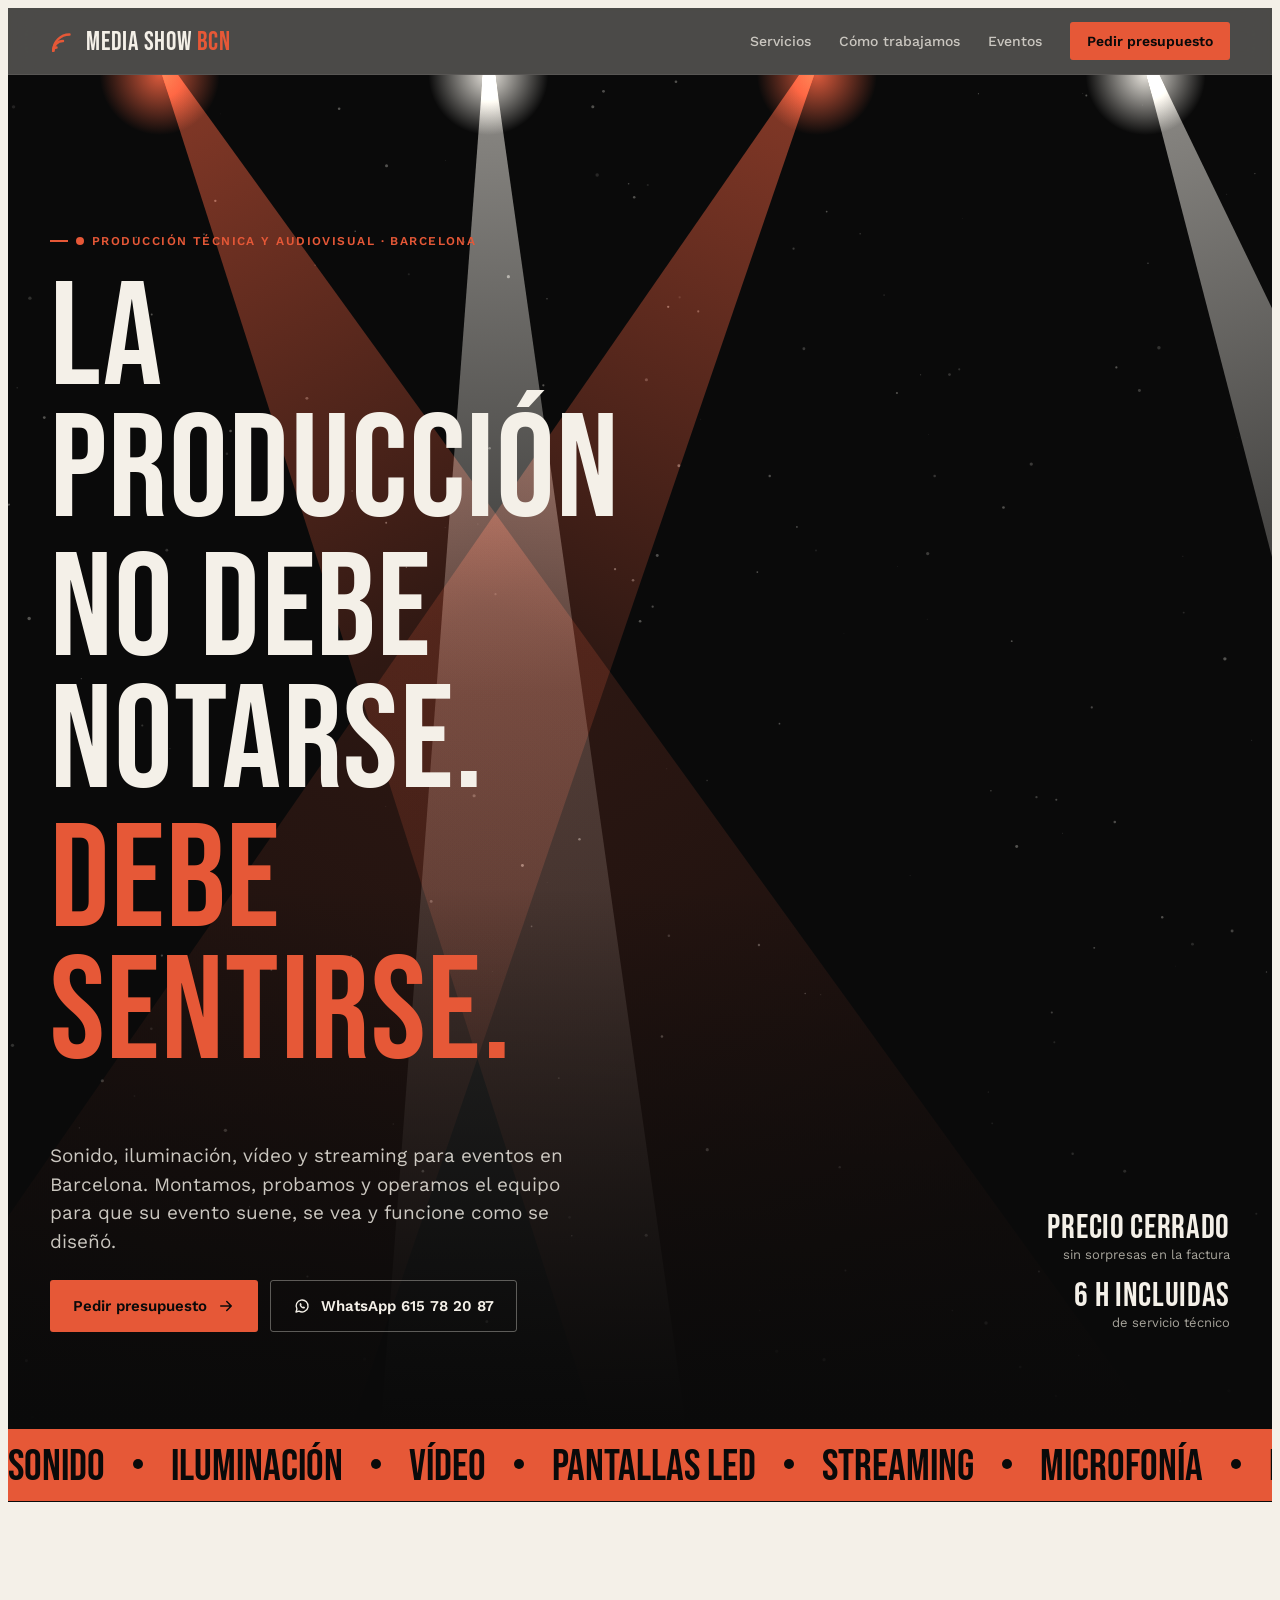
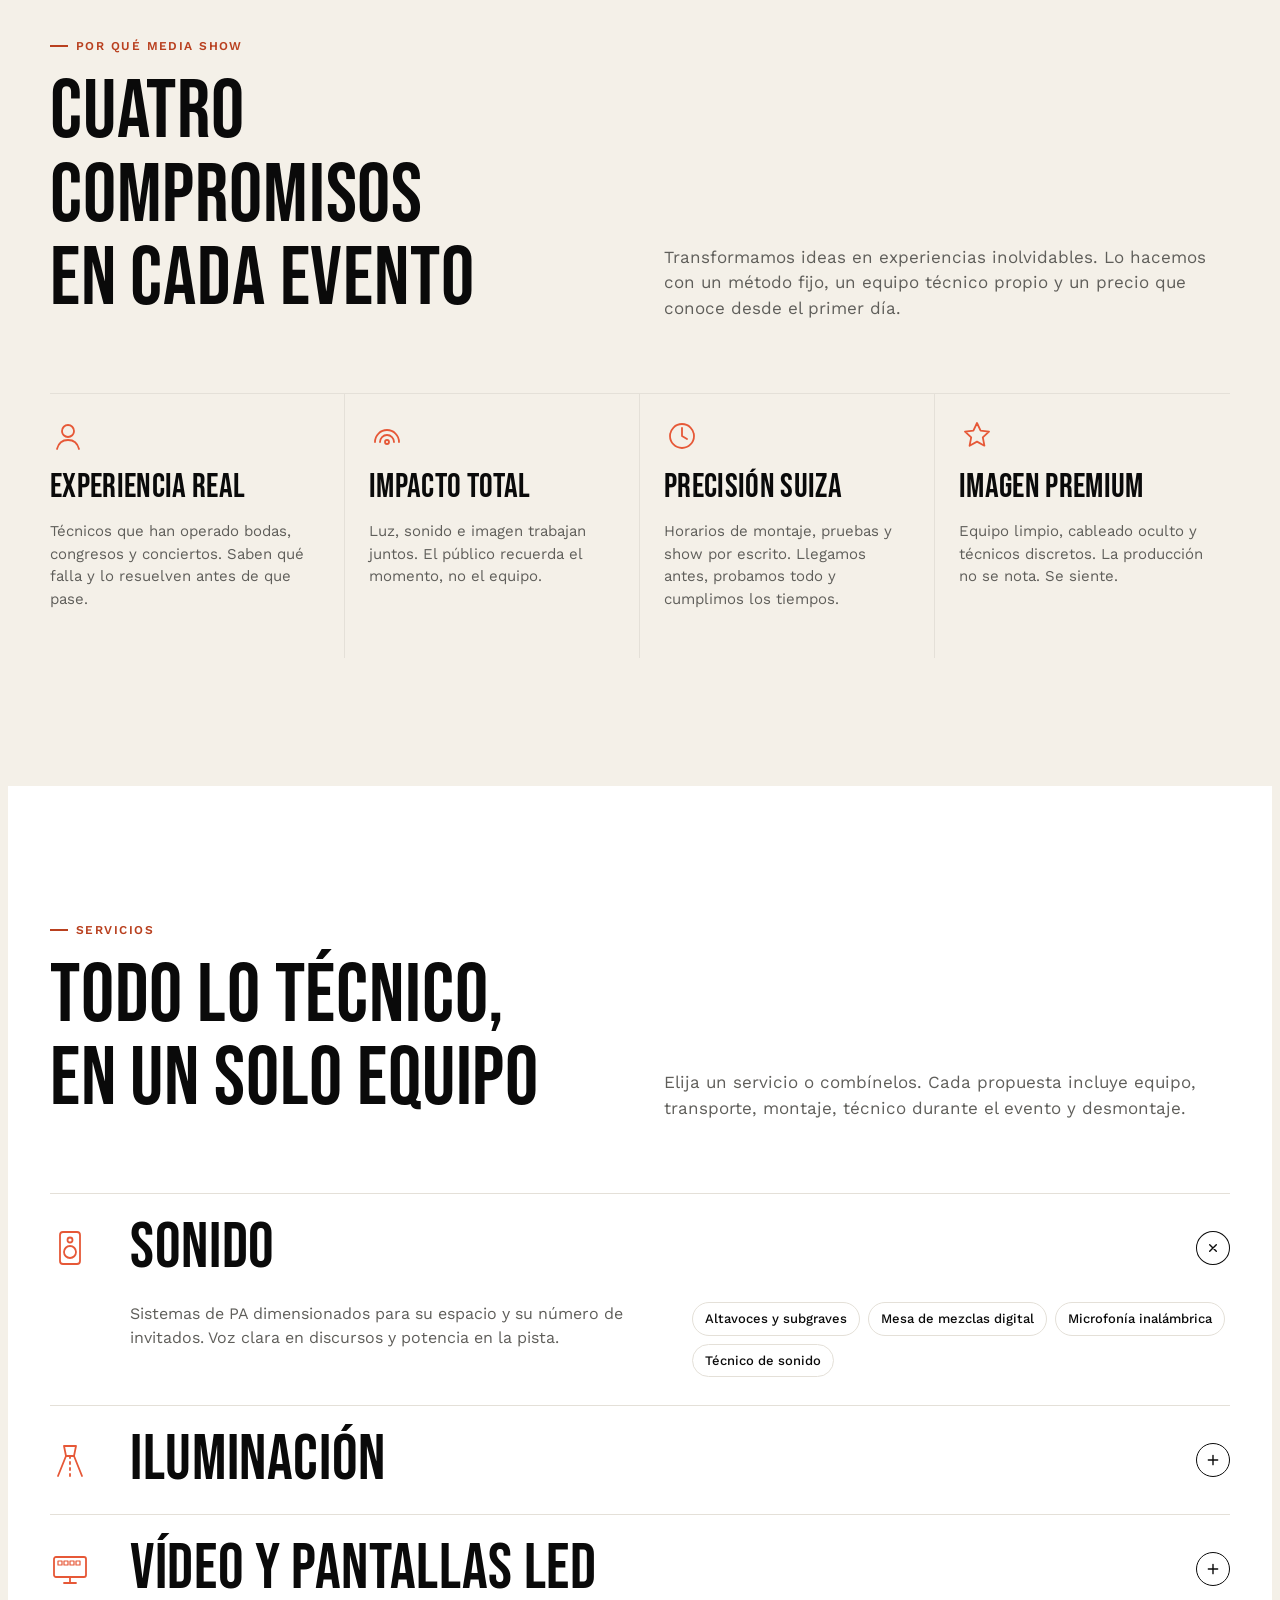
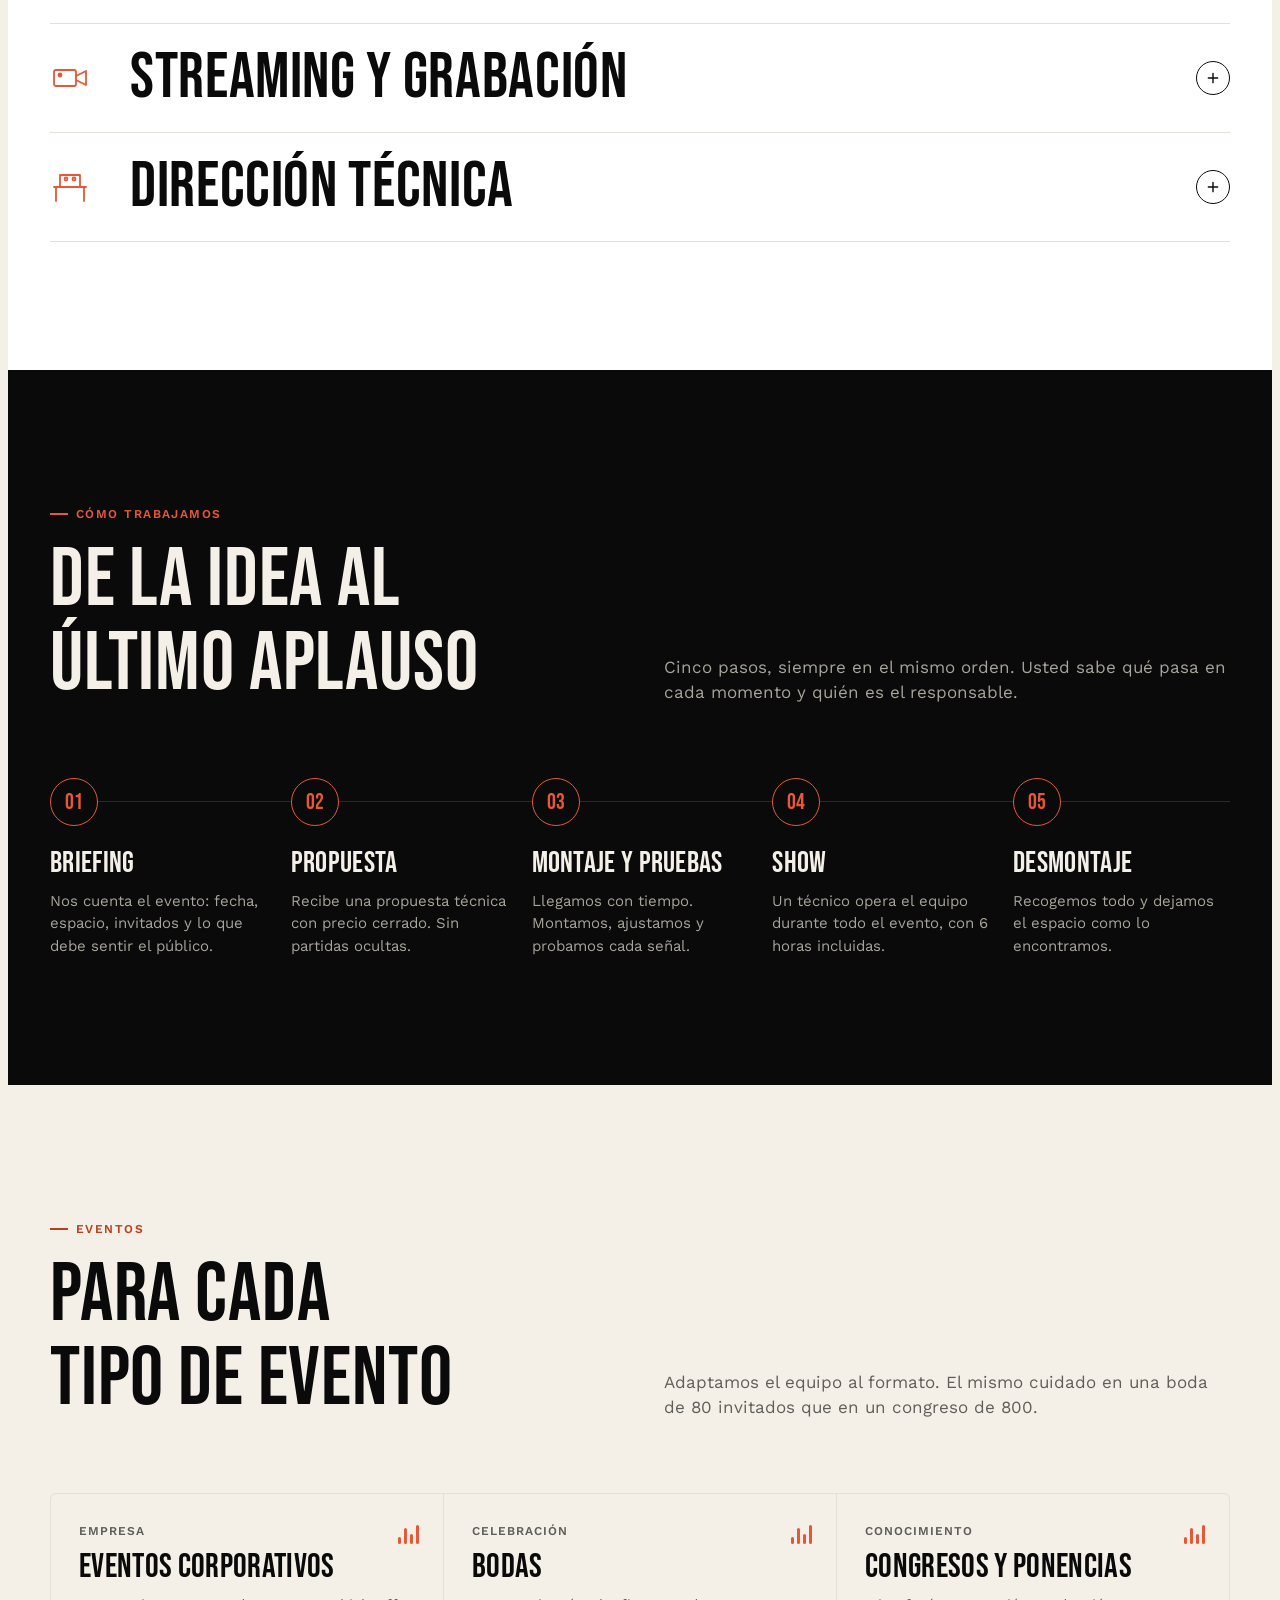
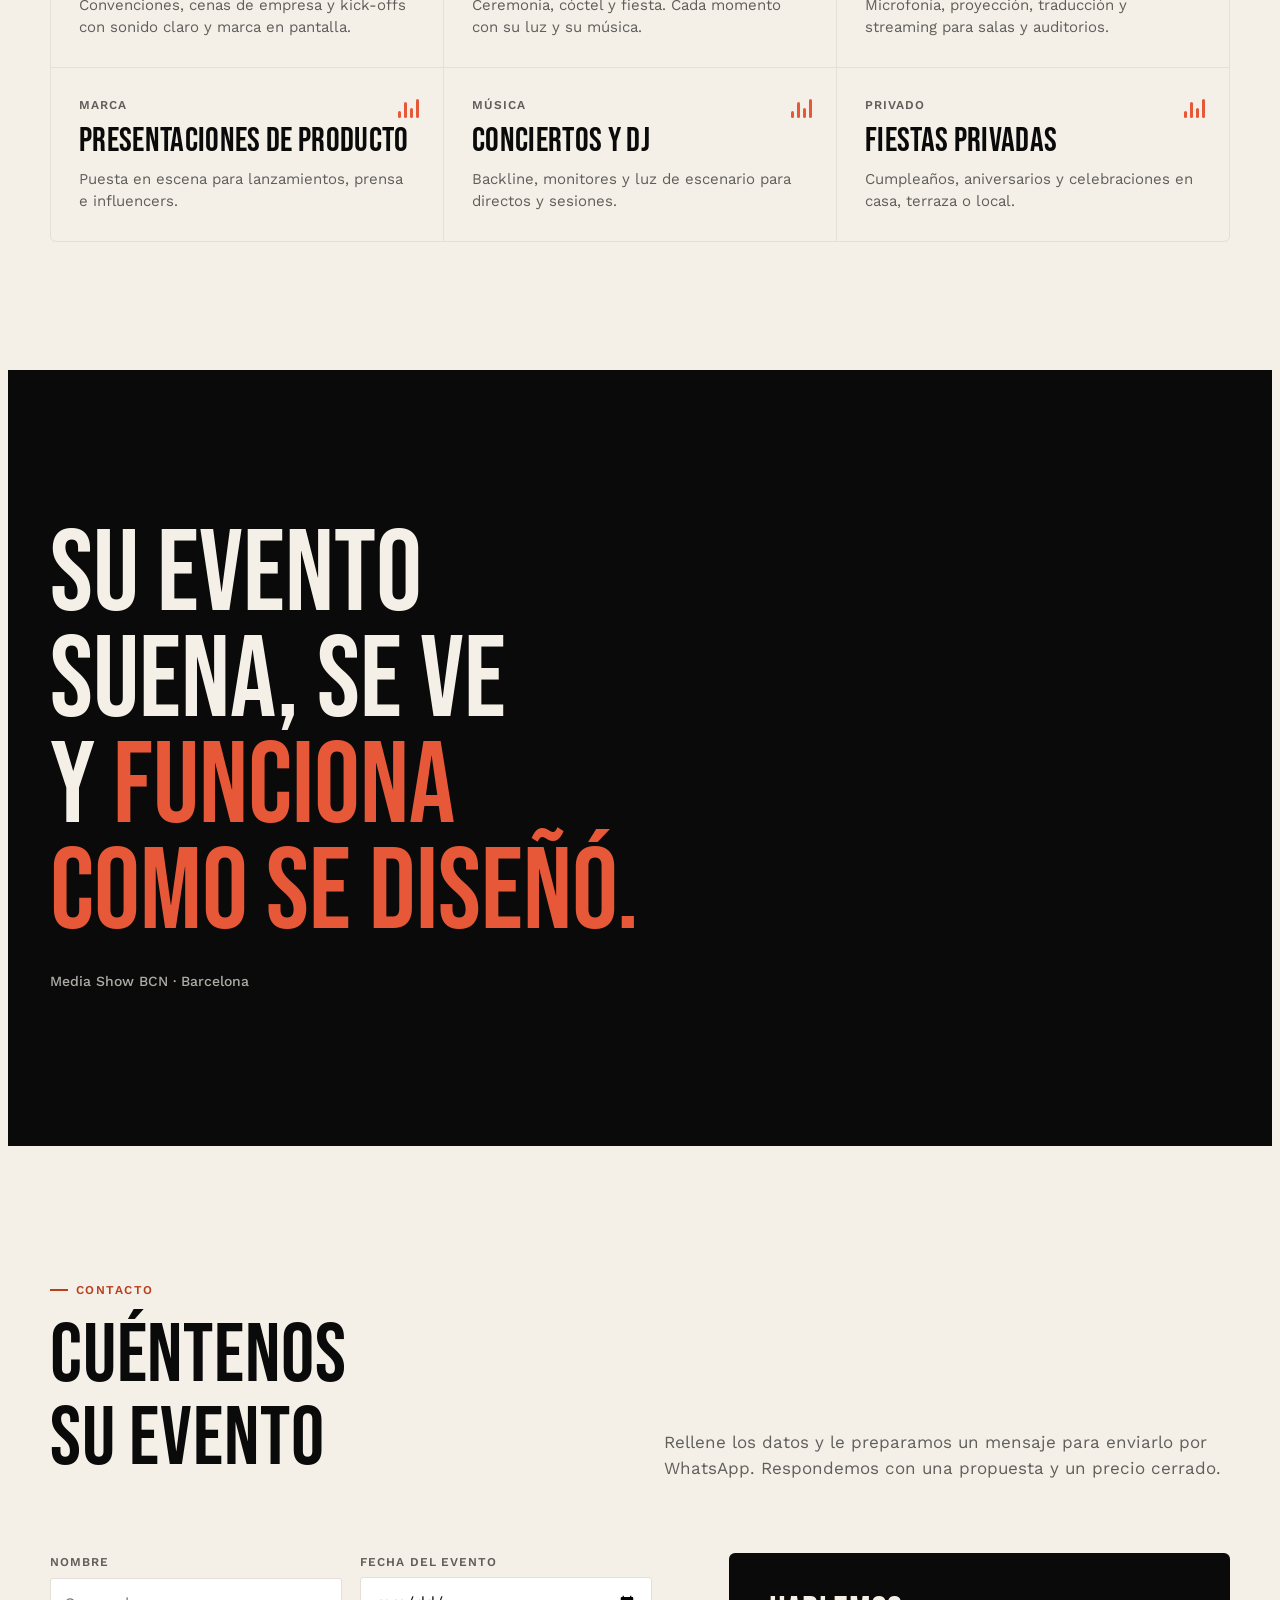
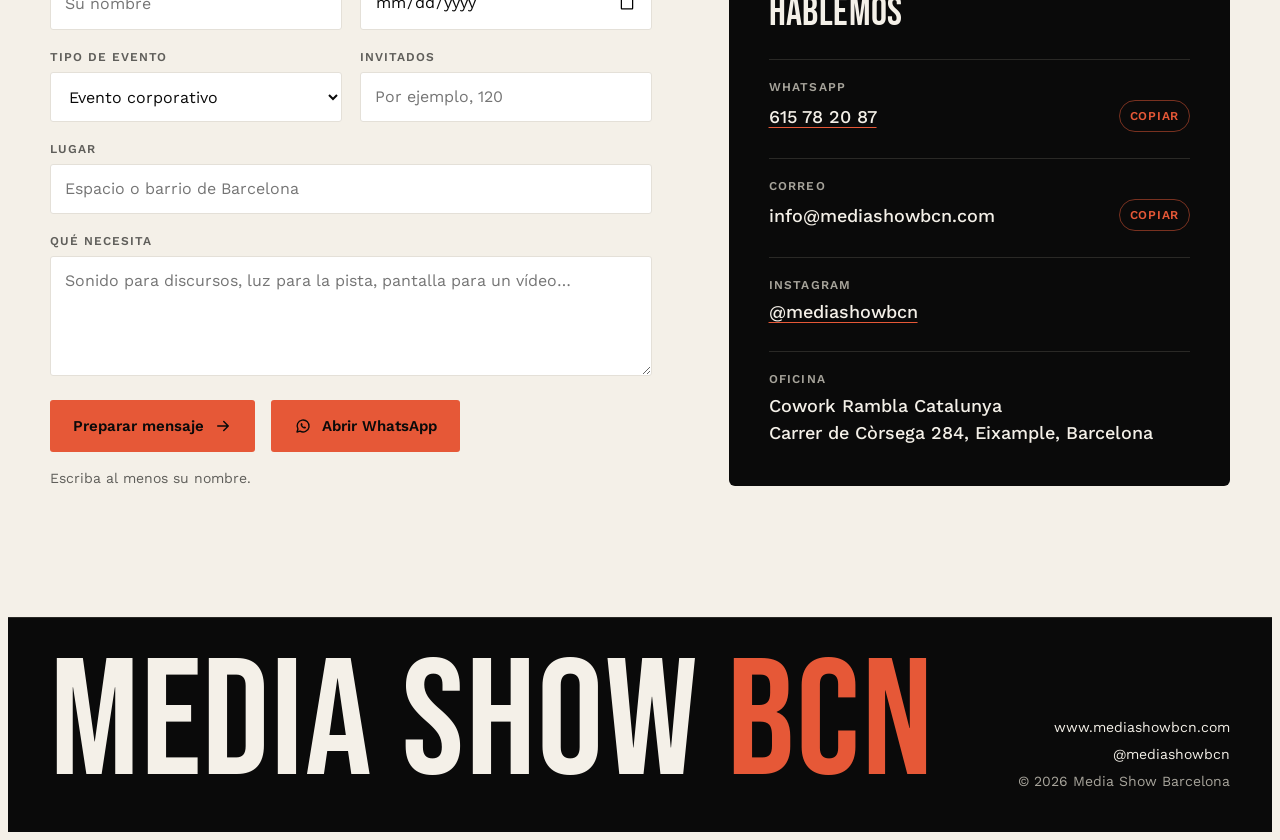
==== mediashowbcn-landing/index.html @ a8c910bc "[landing] Add Media Show BCN landing page Co-Authored-By: Claude Opus 5.5 <noreply@anthropic.com> Cl" ====
<!doctype html>
<html lang="es">
<head>
<meta charset="utf-8">
<meta name="viewport" content="width=device-width, initial-scale=1, viewport-fit=cover">
<title>Media Show BCN</title>
<meta name="claude:viewport-fit-sides" content="cover">
<meta name="description" content="Media Show BCN: producción técnica y audiovisual para eventos en Barcelona. Sonido, iluminación, vídeo, pantallas LED y streaming con precio cerrado.">
<link rel="preconnect" href="https://fonts.googleapis.com">
<link rel="preconnect" href="https://fonts.gstatic.com" crossorigin>
<link rel="stylesheet" href="https://fonts.googleapis.com/css2?family=Bebas+Neue&family=Work+Sans:wght@400;500;600&display=swap">
<style>
/* Layout: a dark stage hero lit by moving beams, an orange ticker, then alternating bands on crudo/negro; 60 % fondo, 30 % blanco y grises, 10 % naranja. */
:root {
  --naranja: #E65837;
  --negro: #0A0A0A;
  --crudo: #F4F0E8;
  --blanco: #FFFFFF;
  --stage-muted: #A7A49B;
  --stage-line: #2A2926;

  --bg: #F4F0E8;
  --surface: #FFFFFF;
  --ink: #0A0A0A;
  --muted: #5F5E5A;
  --line: #E4E0D8;
  --accent: #E65837;
  --accent-text: #B9401F;
  --on-accent: #0A0A0A;
  --contrast: #0A0A0A;
  --on-contrast: #F4F0E8;

  --font-display: "Bebas Neue", Impact, "Arial Narrow", sans-serif;
  --font-sans: "Work Sans", Arial, system-ui, sans-serif;

  --space-1: 4px; --space-2: 8px; --space-3: 16px; --space-4: 24px; --space-5: 48px; --space-6: 96px;
  --radius-sm: 3px; --radius-md: 6px; --radius-pill: 999px;
  --wrap: 1180px;
  --ease: cubic-bezier(.2,.7,.1,1);
}
@media (prefers-color-scheme: dark) {
  :root:not([data-theme="light"]) {
    --bg: #0A0A0A; --surface: #141413; --ink: #F4F0E8; --muted: #A7A49B; --line: #2A2926;
    --accent-text: #F07A5A; --contrast: #F4F0E8; --on-contrast: #0A0A0A; color-scheme: dark;
  }
}
:root[data-theme="dark"] {
  --bg: #0A0A0A; --surface: #141413; --ink: #F4F0E8; --muted: #A7A49B; --line: #2A2926;
  --accent-text: #F07A5A; --contrast: #F4F0E8; --on-contrast: #0A0A0A; color-scheme: dark;
}

*, *::before, *::after { box-sizing: border-box; }
html { scroll-behavior: smooth; }
body {
  background: var(--bg); color: var(--ink);
  font-family: var(--font-sans); font-size: 16px; line-height: 1.5;
  -webkit-font-smoothing: antialiased; overflow-x: hidden;
}
body::before { content: ""; position: fixed; inset: 0 0 auto; height: env(safe-area-inset-top, 0px); z-index: 60; background: var(--negro); }
a { color: inherit; }
h1, h2, h3 { font-family: var(--font-display); font-weight: 400; line-height: 1; margin: 0; text-wrap: balance; letter-spacing: .01em; }
p { margin: 0; }
:focus-visible { outline: 2px solid var(--accent); outline-offset: 3px; border-radius: var(--radius-sm); }

.wrap {
  width: 100%; max-width: calc(var(--wrap) + 2 * 32px); margin-inline: auto;
  padding-left: max(16px, env(safe-area-inset-left, 0px));
  padding-right: max(16px, env(safe-area-inset-right, 0px));
}
@media (min-width: 720px) { .wrap { padding-left: max(32px, env(safe-area-inset-left, 0px)); padding-right: max(32px, env(safe-area-inset-right, 0px)); } }

.label {
  font-size: 12px; font-weight: 600; letter-spacing: .12em; text-transform: uppercase;
  color: var(--accent-text); display: inline-flex; align-items: center; gap: var(--space-2);
}
.label::before { content: ""; width: 18px; height: 2px; background: currentColor; }

/* Buttons */
.btn {
  --bx: 0px; --by: 0px;
  display: inline-flex; align-items: center; gap: 10px; justify-content: center;
  font: 600 15px/1 var(--font-sans); text-decoration: none; cursor: pointer;
  padding: 16px 22px; border-radius: var(--radius-sm); border: 1.5px solid transparent;
  transform: translate(var(--bx), var(--by));
  transition: transform .35s var(--ease), background-color .2s, color .2s, border-color .2s;
}
.btn svg { width: 18px; height: 18px; transition: transform .3s var(--ease); }
.btn:hover svg { transform: translateX(3px); }
.btn-primary { background: var(--naranja); color: var(--negro); }
.btn-primary:hover { background: #F06C4D; }
.btn-ghost { border-color: rgba(244,240,232,.35); color: var(--crudo); background: transparent; }
.btn-ghost:hover { border-color: var(--crudo); }

/* Header */
.site-header {
  position: sticky; top: env(safe-area-inset-top, 0px); z-index: 50;
  background: rgba(10,10,10,.72); backdrop-filter: blur(14px); -webkit-backdrop-filter: blur(14px);
  border-bottom: 1px solid rgba(244,240,232,.08); color: var(--crudo);
}
.site-header .wrap { display: flex; align-items: center; justify-content: space-between; gap: var(--space-3); padding-block: 14px; }
.brand { display: flex; align-items: center; gap: 10px; text-decoration: none; }
.brand-mark { width: 26px; height: 26px; flex: none; }
.brand-name { font-family: var(--font-display); font-size: 26px; line-height: 1; letter-spacing: .03em; padding-top: 3px; }
.brand-name span { color: var(--naranja); }
.nav { display: flex; align-items: center; gap: 28px; }
.nav a:not(.btn) { text-decoration: none; font-size: 14px; font-weight: 500; color: rgba(244,240,232,.75); position: relative; }
.nav a:not(.btn):hover { color: var(--crudo); }
.nav a:not(.btn)::after { content: ""; position: absolute; left: 0; right: 0; bottom: -6px; height: 2px; background: var(--naranja); transform: scaleX(0); transform-origin: left; transition: transform .3s var(--ease); }
.nav a:not(.btn):hover::after { transform: scaleX(1); }
.nav .btn { padding: 11px 16px; font-size: 14px; }
@media (max-width: 760px) { .nav a:not(.btn) { display: none; } }

/* Hero: the stage */
.hero { position: relative; background: var(--negro); color: var(--crudo); overflow: hidden; isolation: isolate; }
.hero canvas { position: absolute; inset: 0; width: 100%; height: 100%; z-index: -1; }
.hero::after {
  content: ""; position: absolute; inset: auto 0 0; height: 40%; z-index: -1; pointer-events: none;
  background: linear-gradient(to top, var(--negro), transparent);
}
.hero .wrap { padding-block: clamp(72px, 12vw, 150px) clamp(56px, 8vw, 96px); }
.hero .label { color: var(--naranja); }
.hero h1 {
  font-size: clamp(56px, 11.5vw, 168px); line-height: .9; margin-top: var(--space-4);
  max-width: 11ch;
}
.hero h1 .line { display: block; overflow: hidden; padding-bottom: .04em; }
.hero h1 .line > span { display: inline-block; animation: rise 1s var(--ease) both; }
.hero h1 .line:nth-child(2) > span { animation-delay: .12s; }
.hero h1 .line:nth-child(3) > span { animation-delay: .24s; }
.hero h1 em { font-style: normal; color: var(--naranja); }
@keyframes rise { from { transform: translateY(105%); } to { transform: none; } }
.hero-foot {
  display: grid; grid-template-columns: minmax(0, 1fr) auto; gap: var(--space-5); align-items: end;
  margin-top: clamp(32px, 5vw, 56px);
  animation: fade .9s .45s var(--ease) both;
}
@keyframes fade { from { opacity: 0; transform: translateY(12px); } to { opacity: 1; transform: none; } }
.hero-lead { max-width: 46ch; font-size: clamp(16px, 1.6vw, 19px); color: rgba(244,240,232,.82); }
.hero-ctas { display: flex; flex-wrap: wrap; gap: 12px; margin-top: var(--space-4); }
.hero-meta { display: grid; gap: 14px; text-align: right; font-size: 13px; color: var(--stage-muted); }
.hero-meta strong { display: block; font-family: var(--font-display); font-weight: 400; font-size: 34px; line-height: 1; color: var(--crudo); letter-spacing: .02em; }
@media (max-width: 760px) { .hero-foot { grid-template-columns: 1fr; } .hero-meta { text-align: left; grid-auto-flow: column; justify-content: start; gap: 28px; } }

.onair { display: inline-flex; align-items: center; gap: 8px; }
.onair i { width: 8px; height: 8px; border-radius: 50%; background: var(--naranja); box-shadow: 0 0 0 0 rgba(230,88,55,.6); animation: pulse 1.8s infinite; }
@keyframes pulse { 70% { box-shadow: 0 0 0 10px rgba(230,88,55,0); } 100% { box-shadow: 0 0 0 0 rgba(230,88,55,0); } }

/* Ticker */
.ticker { background: var(--naranja); color: var(--negro); overflow: hidden; border-block: 1px solid var(--negro); }
.ticker-track { display: flex; width: max-content; animation: ticker 32s linear infinite; }
.ticker:hover .ticker-track { animation-play-state: paused; }
.ticker-track span { font-family: var(--font-display); font-size: clamp(28px, 4vw, 44px); line-height: 1; padding: 16px 0 12px; display: inline-flex; align-items: center; white-space: nowrap; }
.ticker-track span::after { content: ""; width: 10px; height: 10px; border-radius: 50%; background: var(--negro); margin-inline: 28px; transform: translateY(-3px); }
@keyframes ticker { to { transform: translateX(-50%); } }

/* Sections */
section { scroll-margin-top: 72px; }
.band { padding-block: clamp(72px, 10vw, 128px); }
.band-surface { background: var(--surface); }
.section-head { display: grid; grid-template-columns: minmax(0, 1fr) minmax(0, 1fr); gap: var(--space-4) var(--space-5); align-items: end; margin-bottom: clamp(40px, 6vw, 72px); }
.section-head h2 { font-size: clamp(44px, 6.5vw, 88px); margin-top: var(--space-3); }
.section-head p { color: var(--muted); max-width: 52ch; font-size: 17px; }
@media (max-width: 820px) { .section-head { grid-template-columns: 1fr; } }

/* Reveal: content is readable at rest; motion only adds a lift. */
.reveal { transition: transform .9s var(--ease), opacity .9s var(--ease); }
.js .reveal.pending { transform: translateY(28px); opacity: .25; }

/* Pillars */
.pillars { display: grid; grid-template-columns: repeat(4, minmax(0, 1fr)); border-top: 1px solid var(--line); }
.pillar { padding: var(--space-4) var(--space-4) var(--space-5) 0; display: grid; gap: var(--space-3); align-content: start; border-right: 1px solid var(--line); padding-left: var(--space-4); }
.pillar:first-child { padding-left: 0; }
.pillar:last-child { border-right: 0; }
.pillar svg { width: 36px; height: 36px; color: var(--accent); }
.pillar h3 { font-size: 34px; }
.pillar p { color: var(--muted); font-size: 15px; }
@media (max-width: 980px) {
  .pillars { grid-template-columns: repeat(2, minmax(0, 1fr)); }
  .pillar { padding-left: var(--space-4) !important; border-bottom: 1px solid var(--line); }
  .pillar:nth-child(odd) { padding-left: 0 !important; }
  .pillar:nth-child(2n) { border-right: 0; }
}
@media (max-width: 560px) {
  .pillars { grid-template-columns: 1fr; }
  .pillar { padding-left: 0 !important; border-right: 0; }
}

/* Services */
.services { list-style: none; margin: 0; padding: 0; border-top: 1px solid var(--line); }
.service { border-bottom: 1px solid var(--line); }
.service button {
  all: unset; box-sizing: border-box; cursor: pointer; width: 100%;
  display: grid; grid-template-columns: 56px minmax(0, 1fr) auto; align-items: center; gap: var(--space-4);
  padding-block: 22px; position: relative;
}
.service button::before {
  content: ""; position: absolute; inset: 0 -16px; background: var(--accent); z-index: 0;
  transform: scaleY(0); transform-origin: bottom; transition: transform .45s var(--ease); border-radius: var(--radius-sm);
}
.service button > * { position: relative; z-index: 1; transition: color .3s, transform .45s var(--ease); }
.service .ico { width: 40px; height: 40px; color: var(--accent); }
.service h3 { font-size: clamp(34px, 5vw, 64px); }
.service .plus { width: 34px; height: 34px; border-radius: 50%; border: 1.5px solid currentColor; display: grid; place-items: center; transition: transform .45s var(--ease), color .3s; }
.service .plus svg { width: 14px; height: 14px; }
.service button:hover::before, .service button:focus-visible::before { transform: scaleY(1); }
.service button:hover > *, .service button:focus-visible > * { color: var(--on-accent); }
.service button:hover h3 { transform: translateX(10px); }
.service button[aria-expanded="true"] .plus { transform: rotate(45deg); }
.service-body { display: grid; grid-template-rows: 0fr; transition: grid-template-rows .5s var(--ease); }
.service-body > div { overflow: hidden; }
.service[data-open] .service-body { grid-template-rows: 1fr; }
.service-inner { display: grid; grid-template-columns: 56px minmax(0, 1fr) minmax(0, 1fr); gap: var(--space-4); padding-bottom: 28px; }
.service-inner p { color: var(--muted); max-width: 52ch; grid-column: 2; }
.service-inner ul { grid-column: 3; margin: 0; padding: 0; list-style: none; display: flex; flex-wrap: wrap; gap: 8px; align-content: start; }
.service-inner li { font-size: 13px; font-weight: 500; padding: 6px 12px; border: 1px solid var(--line); border-radius: var(--radius-pill); }
@media (max-width: 760px) {
  .service button { grid-template-columns: 40px minmax(0, 1fr) auto; gap: var(--space-3); }
  .service .ico { width: 30px; height: 30px; }
  .service-inner { grid-template-columns: 1fr; }
  .service-inner p, .service-inner ul { grid-column: 1; }
}

/* Process: the order is real, so it is numbered */
.process { background: var(--negro); color: var(--crudo); position: relative; overflow: hidden; }
.process .label { color: var(--naranja); }
.process .section-head p { color: var(--stage-muted); }
.steps { list-style: none; margin: 0; padding: 0; display: grid; grid-template-columns: repeat(5, minmax(0, 1fr)); gap: var(--space-4); counter-reset: step; position: relative; }
.steps::before { content: ""; position: absolute; left: 0; right: 0; top: 23px; height: 1px; background: var(--stage-line); }
.steps .progress { position: absolute; left: 0; top: 22px; height: 3px; width: 100%; background: var(--naranja); transform-origin: left; transform: scaleX(var(--p, 1)); }
.step { counter-increment: step; position: relative; display: grid; gap: 12px; align-content: start; }
.step::before {
  content: counter(step, decimal-leading-zero); font-family: var(--font-display); font-size: 22px; line-height: 1;
  width: 48px; height: 48px; display: grid; place-items: center; padding-top: 3px;
  background: var(--negro); border: 1.5px solid var(--naranja); color: var(--naranja); border-radius: 50%;
  position: relative;
}
.step h3 { font-size: 30px; margin-top: 10px; }
.step p { color: var(--stage-muted); font-size: 15px; }
@media (max-width: 980px) {
  .steps { grid-template-columns: 1fr; gap: var(--space-5); padding-left: 0; }
  .steps::before { left: 23px; right: auto; top: 0; bottom: 0; width: 1px; height: auto; }
  .steps .progress { left: 22px; top: 0; width: 3px; height: 100%; transform-origin: top; transform: scaleY(var(--p, 1)); }
  .step { grid-template-columns: 48px minmax(0, 1fr); column-gap: var(--space-4); }
  .step::before { grid-row: span 2; }
  .step h3 { margin-top: 4px; }
}

/* Events */
.events { display: grid; grid-template-columns: repeat(3, minmax(0, 1fr)); gap: 1px; background: var(--line); border: 1px solid var(--line); border-radius: var(--radius-md); overflow: hidden; }
.event { background: var(--bg); padding: 28px; display: grid; gap: 10px; align-content: start; position: relative; transition: background-color .3s; }
.event:hover { background: var(--surface); }
.event .tag { font-size: 12px; font-weight: 600; letter-spacing: .08em; text-transform: uppercase; color: var(--muted); }
.event h3 { font-size: 34px; }
.event p { color: var(--muted); font-size: 15px; }
.event .eq { position: absolute; right: 24px; top: 28px; display: flex; gap: 3px; align-items: end; height: 22px; }
.event .eq i { width: 3px; background: var(--accent); border-radius: 2px; height: 30%; }
.event:hover .eq i { animation: eq .9s ease-in-out infinite alternate; }
.event .eq i:nth-child(2) { height: 70%; animation-delay: -.3s; }
.event .eq i:nth-child(3) { height: 45%; animation-delay: -.6s; }
.event .eq i:nth-child(4) { height: 85%; animation-delay: -.15s; }
@keyframes eq { from { height: 15%; } to { height: 100%; } }
@media (max-width: 900px) { .events { grid-template-columns: repeat(2, minmax(0, 1fr)); } }
@media (max-width: 560px) { .events { grid-template-columns: 1fr; } }

/* Motto band */
.motto { background: var(--contrast); color: var(--on-contrast); position: relative; overflow: hidden; }
.motto .wrap { padding-block: clamp(80px, 12vw, 160px); position: relative; z-index: 1; }
.motto blockquote { margin: 0; font-family: var(--font-display); font-size: clamp(48px, 9vw, 132px); line-height: .92; max-width: 13ch; text-wrap: balance; }
.motto blockquote em { font-style: normal; color: var(--naranja); }
.motto cite { display: block; margin-top: var(--space-4); font-style: normal; font-size: 14px; font-weight: 500; opacity: .7; }
.arcs { position: absolute; right: -6%; bottom: -30%; width: min(70vw, 760px); aspect-ratio: 1; max-width: 100%; pointer-events: none; }
.arcs circle { fill: none; stroke: var(--naranja); stroke-width: 1.5; transform-origin: 50% 50%; animation: ripple 6s var(--ease) infinite; opacity: 0; }
.arcs circle:nth-child(2) { animation-delay: 1.5s; }
.arcs circle:nth-child(3) { animation-delay: 3s; }
.arcs circle:nth-child(4) { animation-delay: 4.5s; }
@keyframes ripple { 0% { transform: scale(.15); opacity: 0; } 15% { opacity: .9; } 100% { transform: scale(1); opacity: 0; } }

/* Contact */
.contact-grid { display: grid; grid-template-columns: minmax(0, 1.2fr) minmax(0, 1fr); gap: clamp(32px, 6vw, 80px); align-items: start; }
@media (max-width: 900px) { .contact-grid { grid-template-columns: 1fr; } }
.form { display: grid; grid-template-columns: repeat(2, minmax(0, 1fr)); gap: 18px; }
.field { display: grid; gap: 6px; min-width: 0; }
.field.full { grid-column: 1 / -1; }
.field label { font-size: 12px; font-weight: 600; letter-spacing: .08em; text-transform: uppercase; color: var(--muted); }
.field input, .field select, .field textarea {
  font: 400 16px/1.4 var(--font-sans); color: var(--ink); background: var(--surface);
  border: 1.5px solid var(--line); border-radius: var(--radius-sm); padding: 13px 14px; width: 100%;
  transition: border-color .2s, box-shadow .2s;
}
.field textarea { min-height: 120px; resize: vertical; }
.field input:focus, .field select:focus, .field textarea:focus { outline: none; border-color: var(--accent); box-shadow: 0 0 0 3px color-mix(in srgb, var(--accent) 22%, transparent); }
.form-actions { grid-column: 1 / -1; display: flex; flex-wrap: wrap; align-items: center; gap: var(--space-3); margin-top: 6px; }
.form-note { font-size: 14px; color: var(--muted); }
.form-note[data-state="ok"] { color: var(--accent-text); font-weight: 500; }
@media (max-width: 560px) { .form { grid-template-columns: 1fr; } }

.contact-card { background: var(--negro); color: var(--crudo); border-radius: var(--radius-md); padding: clamp(24px, 4vw, 40px); display: grid; gap: 26px; }
.contact-card h3 { font-size: 40px; }
.contact-row { display: grid; gap: 4px; padding-top: 18px; border-top: 1px solid var(--stage-line); }
.contact-row span { font-size: 12px; font-weight: 600; letter-spacing: .1em; text-transform: uppercase; color: var(--stage-muted); }
.contact-row .val { display: flex; align-items: center; justify-content: space-between; gap: 12px; flex-wrap: wrap; }
.contact-row strong { font-weight: 500; font-size: 18px; user-select: all; overflow-wrap: anywhere; }
.contact-row a { color: var(--crudo); text-decoration-color: var(--naranja); text-underline-offset: 4px; }
.copy { all: unset; cursor: pointer; font-size: 12px; font-weight: 600; letter-spacing: .06em; text-transform: uppercase; color: var(--naranja); padding: 6px 10px; border: 1px solid rgba(230,88,55,.5); border-radius: var(--radius-pill); }
.copy:hover { background: rgba(230,88,55,.12); }
.copy:focus-visible { outline: 2px solid var(--naranja); outline-offset: 2px; }

/* Footer */
.site-footer { background: var(--negro); color: var(--stage-muted); border-top: 1px solid var(--stage-line); }
.site-footer .wrap { padding-block: 40px; display: flex; flex-wrap: wrap; justify-content: space-between; gap: var(--space-4); align-items: end; }
.footer-name { font-family: var(--font-display); font-size: clamp(64px, 13vw, 180px); line-height: .8; color: var(--crudo); letter-spacing: .01em; }
.footer-name span { color: var(--naranja); }
.footer-meta { display: grid; gap: 6px; font-size: 14px; text-align: right; }
.footer-meta a { color: var(--crudo); text-decoration: none; }
.footer-meta a:hover { color: var(--naranja); }
@media (max-width: 640px) { .footer-meta { text-align: left; } }

@media (prefers-reduced-motion: reduce) {
  *, *::before, *::after { animation-duration: .001ms !important; animation-iteration-count: 1 !important; transition-duration: .001ms !important; }
  html { scroll-behavior: auto; }
  .ticker-track { animation: none; }
  .arcs circle { opacity: .4; }
  .arcs circle:nth-child(1) { transform: scale(.4); } .arcs circle:nth-child(2) { transform: scale(.6); }
  .arcs circle:nth-child(3) { transform: scale(.8); } .arcs circle:nth-child(4) { transform: scale(1); }
}
</style>

</head>
<body>
<svg width="0" height="0" style="position:absolute" aria-hidden="true">
  <defs>
    <symbol id="i-arrow" viewBox="0 0 24 24"><path d="M5 12h14M13 6l6 6-6 6" fill="none" stroke="currentColor" stroke-width="2" stroke-linecap="round" stroke-linejoin="round"/></symbol>
    <symbol id="i-wa" viewBox="0 0 24 24"><path d="M4 20l1.3-3.9A8 8 0 1 1 8 18.8L4 20z" fill="none" stroke="currentColor" stroke-width="1.8" stroke-linejoin="round"/><path d="M9.2 8.6c.2-.4.5-.5.8-.4l.7.1.8 1.8-.6.8c.5 1 1.3 1.8 2.3 2.3l.8-.6 1.8.8.1.7c.1.3 0 .6-.4.8-1.3.8-3.2.3-4.9-1.4S8.4 9.9 9.2 8.6z" fill="currentColor"/></symbol>
    <symbol id="i-plus" viewBox="0 0 24 24"><path d="M12 4v16M4 12h16" fill="none" stroke="currentColor" stroke-width="2.4" stroke-linecap="round"/></symbol>
  </defs>
</svg>

<header class="site-header">
  <div class="wrap">
    <a class="brand" href="#inicio" aria-label="Media Show BCN, inicio">
      <svg class="brand-mark" viewBox="0 0 32 32" aria-hidden="true"><g fill="none" stroke="#E65837" stroke-width="3" stroke-linecap="round"><path d="M4 28a4 4 0 0 1 4-4"/><path d="M4 28a12 12 0 0 1 12-12"/><path d="M4 28A20 20 0 0 1 24 8"/></g></svg>
      <span class="brand-name">Media Show <span>BCN</span></span>
    </a>
    <nav class="nav" aria-label="Principal">
      <a href="#servicios">Servicios</a>
      <a href="#proceso">Cómo trabajamos</a>
      <a href="#eventos">Eventos</a>
      <a class="btn btn-primary" href="#contacto">Pedir presupuesto</a>
    </nav>
  </div>
</header>

<main>
  <section class="hero" id="inicio" aria-labelledby="hero-title">
    <canvas id="stage" aria-hidden="true"></canvas>
    <div class="wrap">
      <span class="label"><span class="onair"><i></i></span>Producción técnica y audiovisual · Barcelona</span>
      <h1 id="hero-title">
        <span class="line"><span>La producción</span></span>
        <span class="line"><span>no debe notarse.</span></span>
        <span class="line"><span><em>Debe sentirse.</em></span></span>
      </h1>
      <div class="hero-foot">
        <div>
          <p class="hero-lead">Sonido, iluminación, vídeo y streaming para eventos en Barcelona. Montamos, probamos y operamos el equipo para que su evento suene, se vea y funcione como se diseñó.</p>
          <div class="hero-ctas">
            <a class="btn btn-primary magnetic" href="#contacto">Pedir presupuesto <svg aria-hidden="true"><use href="#i-arrow"/></svg></a>
            <a class="btn btn-ghost magnetic" href="https://wa.me/34615782087" target="_blank" rel="noopener"><svg aria-hidden="true"><use href="#i-wa"/></svg> WhatsApp 615 78 20 87</a>
          </div>
        </div>
        <div class="hero-meta" aria-label="Condiciones">
          <div><strong>Precio cerrado</strong>sin sorpresas en la factura</div>
          <div><strong>6 h incluidas</strong>de servicio técnico</div>
        </div>
      </div>
    </div>
  </section>

  <div class="ticker" aria-hidden="true">
    <div class="ticker-track">
      <span>Sonido</span><span>Iluminación</span><span>Vídeo</span><span>Pantallas LED</span><span>Streaming</span><span>Microfonía</span><span>Dirección técnica</span><span>DJ y música</span>
      <span>Sonido</span><span>Iluminación</span><span>Vídeo</span><span>Pantallas LED</span><span>Streaming</span><span>Microfonía</span><span>Dirección técnica</span><span>DJ y música</span>
    </div>
  </div>

  <section class="band" id="pilares" aria-labelledby="pilares-title">
    <div class="wrap">
      <div class="section-head reveal">
        <div>
          <span class="label">Por qué Media Show</span>
          <h2 id="pilares-title">Cuatro compromisos en cada evento</h2>
        </div>
        <p>Transformamos ideas en experiencias inolvidables. Lo hacemos con un método fijo, un equipo técnico propio y un precio que conoce desde el primer día.</p>
      </div>
      <div class="pillars">
        <article class="pillar reveal">
          <svg viewBox="0 0 36 36" aria-hidden="true" fill="none" stroke="currentColor" stroke-width="1.8" stroke-linecap="round" stroke-linejoin="round"><circle cx="18" cy="13" r="6"/><path d="M7 31c1.5-6 6-9 11-9s9.5 3 11 9"/></svg>
          <h3>Experiencia real</h3>
          <p>Técnicos que han operado bodas, congresos y conciertos. Saben qué falla y lo resuelven antes de que pase.</p>
        </article>
        <article class="pillar reveal">
          <svg viewBox="0 0 36 36" aria-hidden="true" fill="none" stroke="currentColor" stroke-width="1.8" stroke-linecap="round" stroke-linejoin="round"><path d="M6 24a12 12 0 0 1 24 0"/><path d="M11 24a7 7 0 0 1 14 0"/><circle cx="18" cy="24" r="2"/></svg>
          <h3>Impacto total</h3>
          <p>Luz, sonido e imagen trabajan juntos. El público recuerda el momento, no el equipo.</p>
        </article>
        <article class="pillar reveal">
          <svg viewBox="0 0 36 36" aria-hidden="true" fill="none" stroke="currentColor" stroke-width="1.8" stroke-linecap="round" stroke-linejoin="round"><circle cx="18" cy="18" r="12"/><path d="M18 10v8l5 3"/></svg>
          <h3>Precisión suiza</h3>
          <p>Horarios de montaje, pruebas y show por escrito. Llegamos antes, probamos todo y cumplimos los tiempos.</p>
        </article>
        <article class="pillar reveal">
          <svg viewBox="0 0 36 36" aria-hidden="true" fill="none" stroke="currentColor" stroke-width="1.8" stroke-linecap="round" stroke-linejoin="round"><path d="M18 5l3.6 7.6 8.4 1-6.2 5.8 1.6 8.3L18 23.6l-7.4 4.1 1.6-8.3L6 13.6l8.4-1z"/></svg>
          <h3>Imagen premium</h3>
          <p>Equipo limpio, cableado oculto y técnicos discretos. La producción no se nota. Se siente.</p>
        </article>
      </div>
    </div>
  </section>

  <section class="band band-surface" id="servicios" aria-labelledby="servicios-title">
    <div class="wrap">
      <div class="section-head reveal">
        <div>
          <span class="label">Servicios</span>
          <h2 id="servicios-title">Todo lo técnico, en un solo equipo</h2>
        </div>
        <p>Elija un servicio o combínelos. Cada propuesta incluye equipo, transporte, montaje, técnico durante el evento y desmontaje.</p>
      </div>
      <ul class="services">
        <li class="service" data-open>
          <button type="button" aria-expanded="true" aria-controls="s1">
            <svg class="ico" viewBox="0 0 40 40" aria-hidden="true" fill="none" stroke="currentColor" stroke-width="1.8" stroke-linecap="round" stroke-linejoin="round"><rect x="10" y="4" width="20" height="32" rx="3"/><circle cx="20" cy="24" r="6"/><circle cx="20" cy="12" r="2.5"/></svg>
            <h3>Sonido</h3>
            <span class="plus"><svg aria-hidden="true"><use href="#i-plus"/></svg></span>
          </button>
          <div class="service-body" id="s1"><div><div class="service-inner">
            <p>Sistemas de PA dimensionados para su espacio y su número de invitados. Voz clara en discursos y potencia en la pista.</p>
            <ul><li>Altavoces y subgraves</li><li>Mesa de mezclas digital</li><li>Microfonía inalámbrica</li><li>Técnico de sonido</li></ul>
          </div></div></div>
        </li>
        <li class="service">
          <button type="button" aria-expanded="false" aria-controls="s2">
            <svg class="ico" viewBox="0 0 40 40" aria-hidden="true" fill="none" stroke="currentColor" stroke-width="1.8" stroke-linecap="round" stroke-linejoin="round"><path d="M14 6h12l-2 10H16z"/><path d="M16 16l-8 20M24 16l8 20"/><path d="M20 16v20" stroke-dasharray="2 4"/></svg>
            <h3>Iluminación</h3>
            <span class="plus"><svg aria-hidden="true"><use href="#i-plus"/></svg></span>
          </button>
          <div class="service-body" id="s2"><div><div class="service-inner">
            <p>Iluminación escénica y ambiental. Cabezas móviles, wash y luz arquitectónica programada para cada momento del evento.</p>
            <ul><li>Cabezas móviles</li><li>Ambientación LED</li><li>Seguidores</li><li>Programación DMX</li></ul>
          </div></div></div>
        </li>
        <li class="service">
          <button type="button" aria-expanded="false" aria-controls="s3">
            <svg class="ico" viewBox="0 0 40 40" aria-hidden="true" fill="none" stroke="currentColor" stroke-width="1.8" stroke-linecap="round" stroke-linejoin="round"><rect x="4" y="8" width="32" height="20" rx="2"/><path d="M14 34h12M20 28v6"/><path d="M8 12h4v4H8zM14 12h4v4h-4zM20 12h4v4h-4zM26 12h4v4h-4z" stroke-width="1.2"/></svg>
            <h3>Vídeo y pantallas LED</h3>
            <span class="plus"><svg aria-hidden="true"><use href="#i-plus"/></svg></span>
          </button>
          <div class="service-body" id="s3"><div><div class="service-inner">
            <p>Pantallas LED, proyección y monitores para presentaciones, vídeos y marca. Contenido a la escala de la sala.</p>
            <ul><li>Pantalla LED modular</li><li>Proyectores y telas</li><li>Realización de vídeo</li><li>Control de contenidos</li></ul>
          </div></div></div>
        </li>
        <li class="service">
          <button type="button" aria-expanded="false" aria-controls="s4">
            <svg class="ico" viewBox="0 0 40 40" aria-hidden="true" fill="none" stroke="currentColor" stroke-width="1.8" stroke-linecap="round" stroke-linejoin="round"><rect x="4" y="12" width="22" height="16" rx="2"/><path d="M26 18l10-5v14l-10-5"/><circle cx="10" cy="17" r="1.5" fill="currentColor"/></svg>
            <h3>Streaming y grabación</h3>
            <span class="plus"><svg aria-hidden="true"><use href="#i-plus"/></svg></span>
          </button>
          <div class="service-body" id="s4"><div><div class="service-inner">
            <p>Emisión en directo para invitados que no pueden asistir, y grabación multicámara para después del evento.</p>
            <ul><li>Multicámara</li><li>YouTube, Zoom, Teams</li><li>Grabación en alta calidad</li><li>Subtítulos</li></ul>
          </div></div></div>
        </li>
        <li class="service">
          <button type="button" aria-expanded="false" aria-controls="s5">
            <svg class="ico" viewBox="0 0 40 40" aria-hidden="true" fill="none" stroke="currentColor" stroke-width="1.8" stroke-linecap="round" stroke-linejoin="round"><path d="M6 34V20h28v14"/><path d="M4 20h32"/><path d="M10 20V8M30 20V8M10 8h20"/><circle cx="16" cy="12" r="1.5"/><circle cx="24" cy="12" r="1.5"/></svg>
            <h3>Dirección técnica</h3>
            <span class="plus"><svg aria-hidden="true"><use href="#i-plus"/></svg></span>
          </button>
          <div class="service-body" id="s5"><div><div class="service-inner">
            <p>Un responsable técnico coordina proveedores, espacio y escaleta. Usted habla con una sola persona.</p>
            <ul><li>Visita técnica</li><li>Plano de implantación</li><li>Escaleta y timings</li><li>Coordinación con el espacio</li></ul>
          </div></div></div>
        </li>
      </ul>
    </div>
  </section>

  <section class="band process" id="proceso" aria-labelledby="proceso-title">
    <div class="wrap">
      <div class="section-head reveal">
        <div>
          <span class="label">Cómo trabajamos</span>
          <h2 id="proceso-title">De la idea al último aplauso</h2>
        </div>
        <p>Cinco pasos, siempre en el mismo orden. Usted sabe qué pasa en cada momento y quién es el responsable.</p>
      </div>
      <ol class="steps" id="steps">
        <span class="progress" aria-hidden="true"></span>
        <li class="step"><h3>Briefing</h3><p>Nos cuenta el evento: fecha, espacio, invitados y lo que debe sentir el público.</p></li>
        <li class="step"><h3>Propuesta</h3><p>Recibe una propuesta técnica con precio cerrado. Sin partidas ocultas.</p></li>
        <li class="step"><h3>Montaje y pruebas</h3><p>Llegamos con tiempo. Montamos, ajustamos y probamos cada señal.</p></li>
        <li class="step"><h3>Show</h3><p>Un técnico opera el equipo durante todo el evento, con 6 horas incluidas.</p></li>
        <li class="step"><h3>Desmontaje</h3><p>Recogemos todo y dejamos el espacio como lo encontramos.</p></li>
      </ol>
    </div>
  </section>

  <section class="band" id="eventos" aria-labelledby="eventos-title">
    <div class="wrap">
      <div class="section-head reveal">
        <div>
          <span class="label">Eventos</span>
          <h2 id="eventos-title">Para cada tipo de evento</h2>
        </div>
        <p>Adaptamos el equipo al formato. El mismo cuidado en una boda de 80 invitados que en un congreso de 800.</p>
      </div>
      <div class="events">
        <article class="event reveal"><span class="eq" aria-hidden="true"><i></i><i></i><i></i><i></i></span><span class="tag">Empresa</span><h3>Eventos corporativos</h3><p>Convenciones, cenas de empresa y kick-offs con sonido claro y marca en pantalla.</p></article>
        <article class="event reveal"><span class="eq" aria-hidden="true"><i></i><i></i><i></i><i></i></span><span class="tag">Celebración</span><h3>Bodas</h3><p>Ceremonia, cóctel y fiesta. Cada momento con su luz y su música.</p></article>
        <article class="event reveal"><span class="eq" aria-hidden="true"><i></i><i></i><i></i><i></i></span><span class="tag">Conocimiento</span><h3>Congresos y ponencias</h3><p>Microfonía, proyección, traducción y streaming para salas y auditorios.</p></article>
        <article class="event reveal"><span class="eq" aria-hidden="true"><i></i><i></i><i></i><i></i></span><span class="tag">Marca</span><h3>Presentaciones de producto</h3><p>Puesta en escena para lanzamientos, prensa e influencers.</p></article>
        <article class="event reveal"><span class="eq" aria-hidden="true"><i></i><i></i><i></i><i></i></span><span class="tag">Música</span><h3>Conciertos y DJ</h3><p>Backline, monitores y luz de escenario para directos y sesiones.</p></article>
        <article class="event reveal"><span class="eq" aria-hidden="true"><i></i><i></i><i></i><i></i></span><span class="tag">Privado</span><h3>Fiestas privadas</h3><p>Cumpleaños, aniversarios y celebraciones en casa, terraza o local.</p></article>
      </div>
    </div>
  </section>

  <section class="motto" aria-label="Lema">
    <svg class="arcs" viewBox="0 0 200 200" aria-hidden="true"><circle cx="100" cy="100" r="98"/><circle cx="100" cy="100" r="98"/><circle cx="100" cy="100" r="98"/><circle cx="100" cy="100" r="98"/></svg>
    <div class="wrap">
      <blockquote>Su evento suena, se ve y <em>funciona como se diseñó.</em></blockquote>
      <cite>Media Show BCN · Barcelona</cite>
    </div>
  </section>

  <section class="band" id="contacto" aria-labelledby="contacto-title">
    <div class="wrap">
      <div class="section-head reveal">
        <div>
          <span class="label">Contacto</span>
          <h2 id="contacto-title">Cuéntenos su evento</h2>
        </div>
        <p>Rellene los datos y le preparamos un mensaje para enviarlo por WhatsApp. Respondemos con una propuesta y un precio cerrado.</p>
      </div>
      <div class="contact-grid">
        <form class="form" id="quote" novalidate>
          <div class="field"><label for="f-name">Nombre</label><input id="f-name" name="name" autocomplete="name" required placeholder="Su nombre"></div>
          <div class="field"><label for="f-date">Fecha del evento</label><input id="f-date" name="date" type="date"></div>
          <div class="field"><label for="f-type">Tipo de evento</label>
            <select id="f-type" name="type">
              <option>Evento corporativo</option><option>Boda</option><option>Congreso o ponencia</option><option>Presentación de producto</option><option>Concierto o DJ</option><option>Fiesta privada</option><option>Otro</option>
            </select>
          </div>
          <div class="field"><label for="f-guests">Invitados</label><input id="f-guests" name="guests" type="number" min="1" inputmode="numeric" placeholder="Por ejemplo, 120"></div>
          <div class="field full"><label for="f-place">Lugar</label><input id="f-place" name="place" placeholder="Espacio o barrio de Barcelona"></div>
          <div class="field full"><label for="f-msg">Qué necesita</label><textarea id="f-msg" name="msg" placeholder="Sonido para discursos, luz para la pista, pantalla para un vídeo…"></textarea></div>
          <div class="form-actions">
            <button class="btn btn-primary magnetic" type="submit">Preparar mensaje <svg aria-hidden="true"><use href="#i-arrow"/></svg></button>
            <a class="btn btn-primary" id="wa-send" href="https://wa.me/34615782087" target="_blank" rel="noopener" hidden><svg aria-hidden="true"><use href="#i-wa"/></svg> Abrir WhatsApp</a>
            <p class="form-note" id="form-note" role="status">Escriba al menos su nombre.</p>
          </div>
        </form>

        <aside class="contact-card reveal" aria-label="Datos de contacto">
          <h3>Hablemos</h3>
          <div class="contact-row"><span>WhatsApp</span><div class="val"><strong><a href="https://wa.me/34615782087" target="_blank" rel="noopener">615 78 20 87</a></strong><button class="copy" type="button" data-copy="615 78 20 87">Copiar</button></div></div>
          <div class="contact-row"><span>Correo</span><div class="val"><strong>info@mediashowbcn.com</strong><button class="copy" type="button" data-copy="info@mediashowbcn.com">Copiar</button></div></div>
          <div class="contact-row"><span>Instagram</span><div class="val"><strong><a href="https://www.instagram.com/mediashowbcn/" target="_blank" rel="noopener">@mediashowbcn</a></strong></div></div>
          <div class="contact-row"><span>Oficina</span><div class="val"><strong>Cowork Rambla Catalunya<br>Carrer de Còrsega 284, Eixample, Barcelona</strong></div></div>
        </aside>
      </div>
    </div>
  </section>
</main>

<footer class="site-footer">
  <div class="wrap">
    <div class="footer-name" aria-hidden="true">Media Show <span>BCN</span></div>
    <div class="footer-meta">
      <a href="https://www.mediashowbcn.com" target="_blank" rel="noopener">www.mediashowbcn.com</a>
      <a href="https://www.instagram.com/mediashowbcn/" target="_blank" rel="noopener">@mediashowbcn</a>
      <span>© <span id="year">2026</span> Media Show Barcelona</span>
    </div>
  </div>
</footer>

<script>
(function () {
  document.documentElement.classList.add('js');
  var reduce = window.matchMedia('(prefers-reduced-motion: reduce)').matches;
  document.getElementById('year').textContent = new Date().getFullYear();

  // Stage beams: moving heads sweeping through haze above the headline.
  var canvas = document.getElementById('stage');
  var ctx = canvas.getContext('2d');
  var hero = canvas.parentElement;
  var W = 0, H = 0, dpr = 1, pointer = { x: .7, y: .3, active: false };
  var beams = [
    { x: .12, phase: 0.0, speed: .00035, spread: .5, color: '230,88,55', w: .16 },
    { x: .38, phase: 2.1, speed: .00028, spread: .45, color: '244,240,232', w: .11 },
    { x: .64, phase: 4.0, speed: .00031, spread: .5, color: '230,88,55', w: .14 },
    { x: .9, phase: 1.2, speed: .00025, spread: .4, color: '244,240,232', w: .1 }
  ];
  var dust = [];
  function resize() {
    dpr = Math.min(window.devicePixelRatio || 1, 2);
    W = hero.clientWidth; H = hero.clientHeight;
    canvas.width = W * dpr; canvas.height = H * dpr;
    ctx.setTransform(dpr, 0, 0, dpr, 0, 0);
    dust = [];
    var n = Math.round(W * H / 9000);
    for (var i = 0; i < n; i++) dust.push({ x: Math.random() * W, y: Math.random() * H, r: Math.random() * 1.4 + .3, v: Math.random() * .15 + .05, a: Math.random() });
  }
  function beam(b, t) {
    var ox = b.x * W, oy = -20;
    var ang = Math.sin(t * b.speed + b.phase) * b.spread;
    if (pointer.active) {
      var target = Math.atan2(pointer.x * W - ox, pointer.y * H - oy);
      ang = ang * .55 + target * .45;
    }
    var len = H * 1.35, half = b.w;
    var lx = ox + Math.sin(ang - half) * len, ly = oy + Math.cos(ang - half) * len;
    var rx = ox + Math.sin(ang + half) * len, ry = oy + Math.cos(ang + half) * len;
    var g = ctx.createLinearGradient(ox, oy, ox + Math.sin(ang) * len, oy + Math.cos(ang) * len);
    g.addColorStop(0, 'rgba(' + b.color + ',.55)');
    g.addColorStop(.35, 'rgba(' + b.color + ',.16)');
    g.addColorStop(1, 'rgba(' + b.color + ',0)');
    ctx.fillStyle = g;
    ctx.beginPath(); ctx.moveTo(ox - 4, oy); ctx.lineTo(lx, ly); ctx.lineTo(rx, ry); ctx.lineTo(ox + 4, oy); ctx.closePath(); ctx.fill();
    var hot = ctx.createRadialGradient(ox, 0, 0, ox, 0, 60);
    hot.addColorStop(0, 'rgba(' + b.color + ',.9)'); hot.addColorStop(1, 'rgba(' + b.color + ',0)');
    ctx.fillStyle = hot; ctx.beginPath(); ctx.arc(ox, 0, 60, 0, Math.PI * 2); ctx.fill();
  }
  function frame(t) {
    ctx.globalCompositeOperation = 'source-over';
    ctx.fillStyle = '#0A0A0A'; ctx.fillRect(0, 0, W, H);
    ctx.globalCompositeOperation = 'lighter';
    for (var i = 0; i < beams.length; i++) beam(beams[i], t);
    for (var j = 0; j < dust.length; j++) {
      var d = dust[j];
      if (!reduce) { d.y -= d.v; d.x += Math.sin((t / 1600) + j) * .08; if (d.y < -4) { d.y = H + 4; d.x = Math.random() * W; } }
      ctx.fillStyle = 'rgba(244,240,232,' + (.08 + .22 * Math.abs(Math.sin(t / 1400 + d.a * 6))) + ')';
      ctx.beginPath(); ctx.arc(d.x, d.y, d.r, 0, Math.PI * 2); ctx.fill();
    }
  }
  var visible = true, raf = 0;
  function loop(t) { frame(t); raf = visible && !reduce ? requestAnimationFrame(loop) : 0; }
  resize(); frame(9000);
  if (!reduce) {
    raf = requestAnimationFrame(loop);
    new IntersectionObserver(function (e) {
      visible = e[0].isIntersecting;
      if (visible && !raf) raf = requestAnimationFrame(loop);
    }).observe(hero);
    hero.addEventListener('pointermove', function (e) {
      var r = hero.getBoundingClientRect();
      pointer.x = (e.clientX - r.left) / r.width; pointer.y = (e.clientY - r.top) / r.height; pointer.active = true;
    });
    hero.addEventListener('pointerleave', function () { pointer.active = false; });
  }
  window.addEventListener('resize', function () { resize(); if (reduce) frame(9000); });

  // Reveal on scroll: only elements below the fold start lifted, and they stay readable.
  var pending = [].slice.call(document.querySelectorAll('.reveal')).filter(function (el) {
    return el.getBoundingClientRect().top > window.innerHeight;
  });
  if (!reduce && 'IntersectionObserver' in window) {
    pending.forEach(function (el) { el.classList.add('pending'); });
    var io = new IntersectionObserver(function (entries) {
      entries.forEach(function (en) {
        if (!en.isIntersecting) return;
        var siblings = [].slice.call(en.target.parentElement.children);
        en.target.style.transitionDelay = (Math.max(0, siblings.indexOf(en.target)) % 6) * 70 + 'ms';
        en.target.classList.remove('pending'); io.unobserve(en.target);
      });
    }, { rootMargin: '0px 0px -8% 0px' });
    pending.forEach(function (el) { io.observe(el); });
  }

  // Process line fills as the section scrolls past.
  var steps = document.getElementById('steps');
  function progress() {
    var r = steps.getBoundingClientRect(), vh = window.innerHeight;
    var p = Math.min(1, Math.max(0, (vh * .85 - r.top) / (r.height + vh * .35)));
    steps.style.setProperty('--p', p.toFixed(3));
  }
  if (!reduce) { steps.style.setProperty('--p', 0); window.addEventListener('scroll', progress, { passive: true }); progress(); }

  // Services accordion.
  document.querySelectorAll('.service button').forEach(function (btn) {
    btn.addEventListener('click', function () {
      var li = btn.parentElement, open = li.hasAttribute('data-open');
      document.querySelectorAll('.service').forEach(function (s) {
        s.removeAttribute('data-open'); s.querySelector('button').setAttribute('aria-expanded', 'false');
      });
      if (!open) { li.setAttribute('data-open', ''); btn.setAttribute('aria-expanded', 'true'); }
    });
  });

  // Magnetic buttons on fine pointers.
  if (!reduce && window.matchMedia('(pointer: fine)').matches) {
    document.querySelectorAll('.magnetic').forEach(function (b) {
      b.addEventListener('pointermove', function (e) {
        var r = b.getBoundingClientRect();
        b.style.setProperty('--bx', ((e.clientX - r.left - r.width / 2) * .18).toFixed(1) + 'px');
        b.style.setProperty('--by', ((e.clientY - r.top - r.height / 2) * .3).toFixed(1) + 'px');
      });
      b.addEventListener('pointerleave', function () { b.style.setProperty('--bx', '0px'); b.style.setProperty('--by', '0px'); });
    });
  }

  // Quote form builds a WhatsApp message.
  var form = document.getElementById('quote'), note = document.getElementById('form-note'), send = document.getElementById('wa-send');
  form.addEventListener('submit', function (e) {
    e.preventDefault();
    var f = form.elements;
    if (!f.name.value.trim()) { note.removeAttribute('data-state'); note.textContent = 'Falta su nombre. Escríbalo para preparar el mensaje.'; f.name.focus(); return; }
    var date = f.date.value ? new Date(f.date.value + 'T12:00').toLocaleDateString('es-ES', { day: 'numeric', month: 'long', year: 'numeric' }) : 'por confirmar';
    var lines = [
      'Hola, Media Show BCN. Soy ' + f.name.value.trim() + '.',
      'Evento: ' + f.type.value,
      'Fecha: ' + date,
      f.guests.value ? 'Invitados: ' + f.guests.value : '',
      f.place.value.trim() ? 'Lugar: ' + f.place.value.trim() : '',
      f.msg.value.trim() ? 'Necesito: ' + f.msg.value.trim() : ''
    ].filter(Boolean);
    send.href = 'https://wa.me/34615782087?text=' + encodeURIComponent(lines.join('\n'));
    send.hidden = false;
    note.dataset.state = 'ok';
    note.textContent = 'Mensaje listo. Pulse «Abrir WhatsApp» para enviarlo.';
    send.focus();
  });

  // Copy buttons.
  document.querySelectorAll('.copy').forEach(function (b) {
    b.addEventListener('click', function () {
      var text = b.dataset.copy, done = function () { b.textContent = 'Copiado'; setTimeout(function () { b.textContent = 'Copiar'; }, 1600); };
      var fallback = function () {
        var strong = b.parentElement.querySelector('strong'), sel = window.getSelection(), range = document.createRange();
        range.selectNodeContents(strong); sel.removeAllRanges(); sel.addRange(range); b.textContent = 'Seleccionado';
        setTimeout(function () { b.textContent = 'Copiar'; }, 1600);
      };
      try { navigator.clipboard.writeText(text).then(done, fallback); } catch (err) { fallback(); }
    });
  });
})();
</script>
</body>
</html>
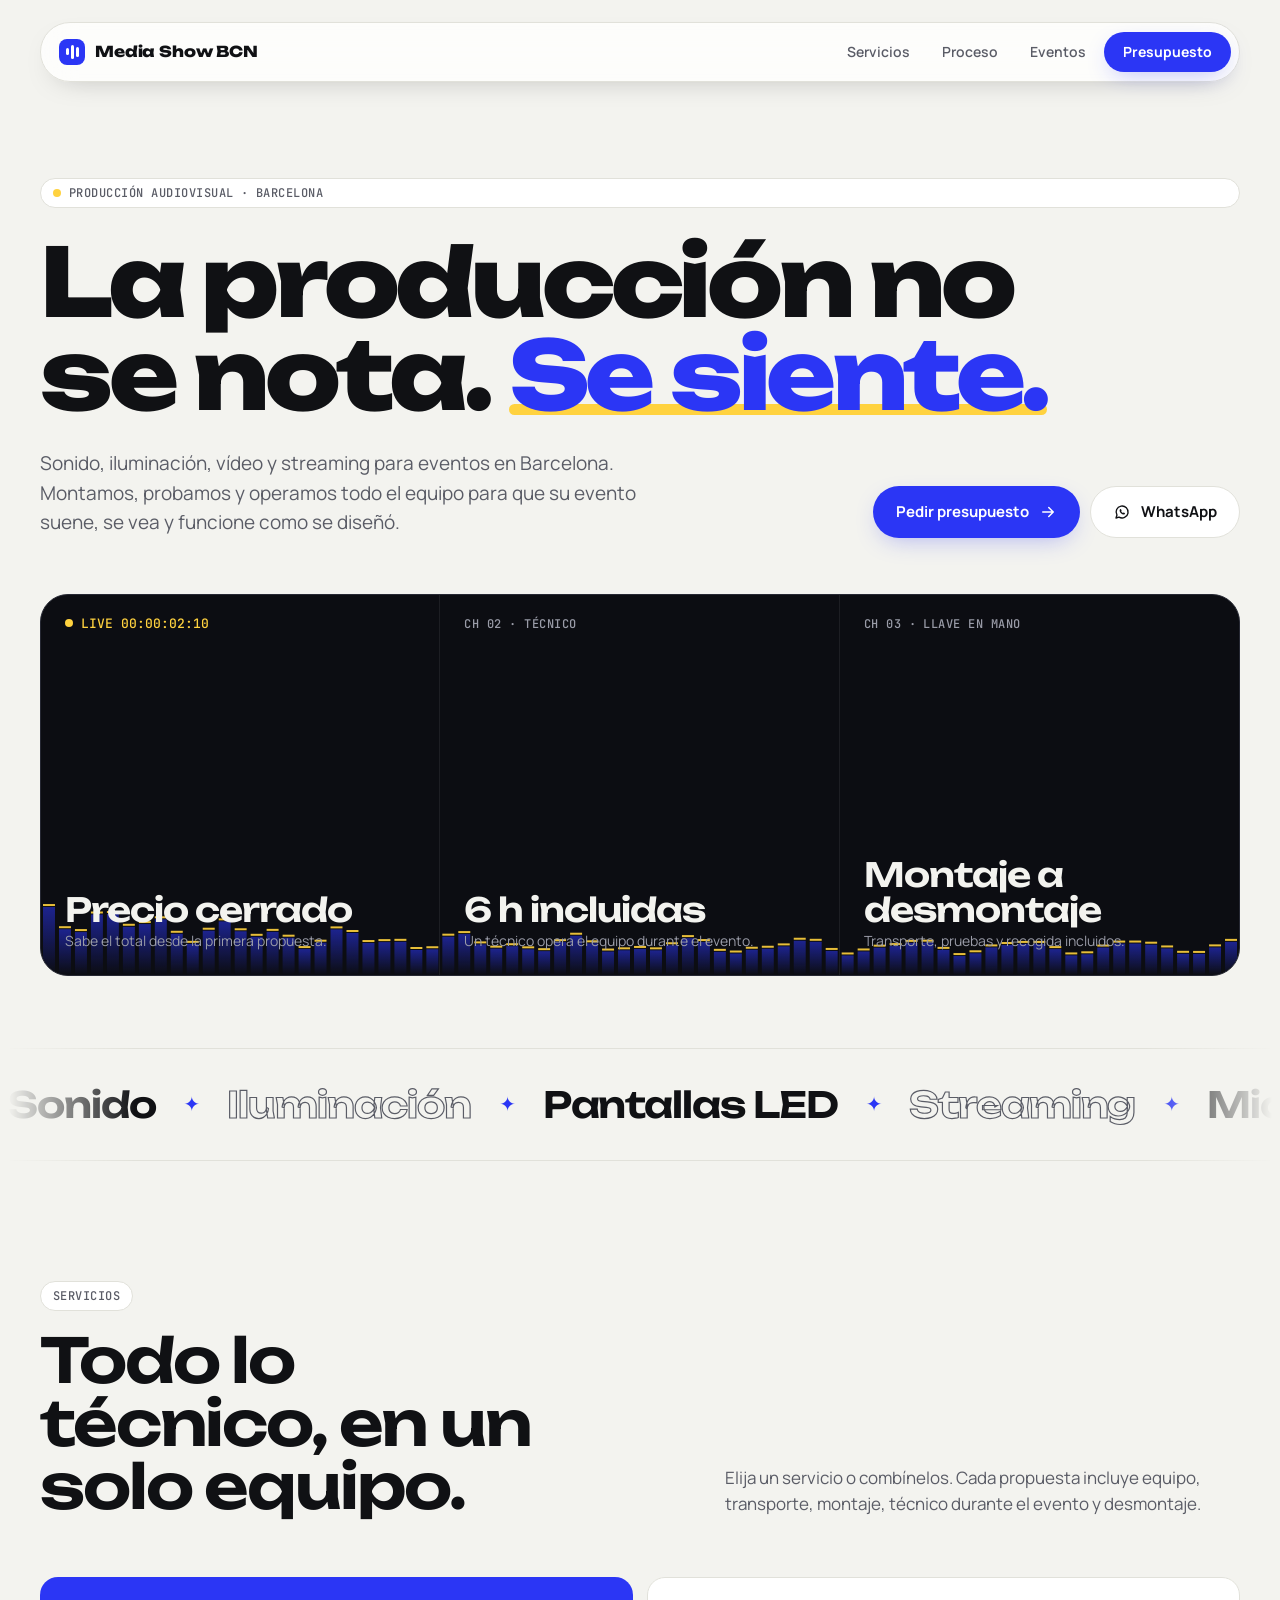
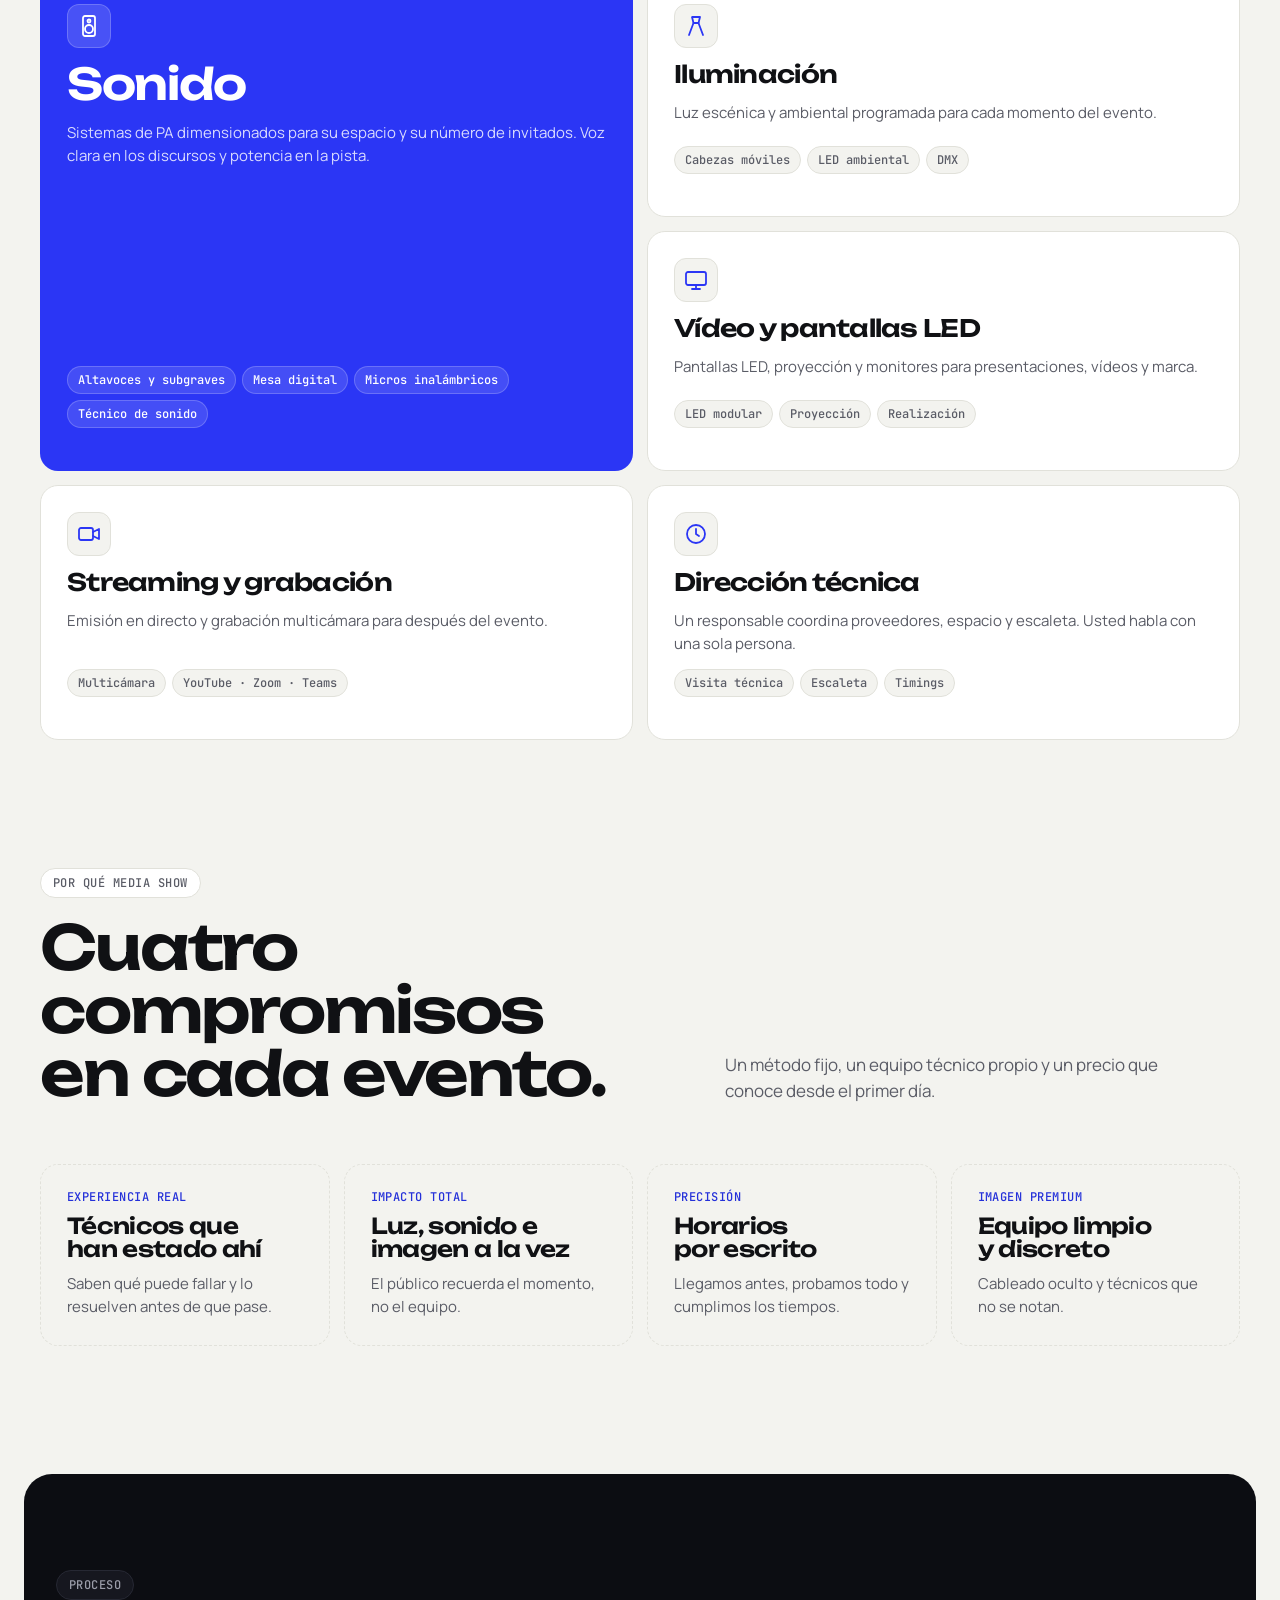
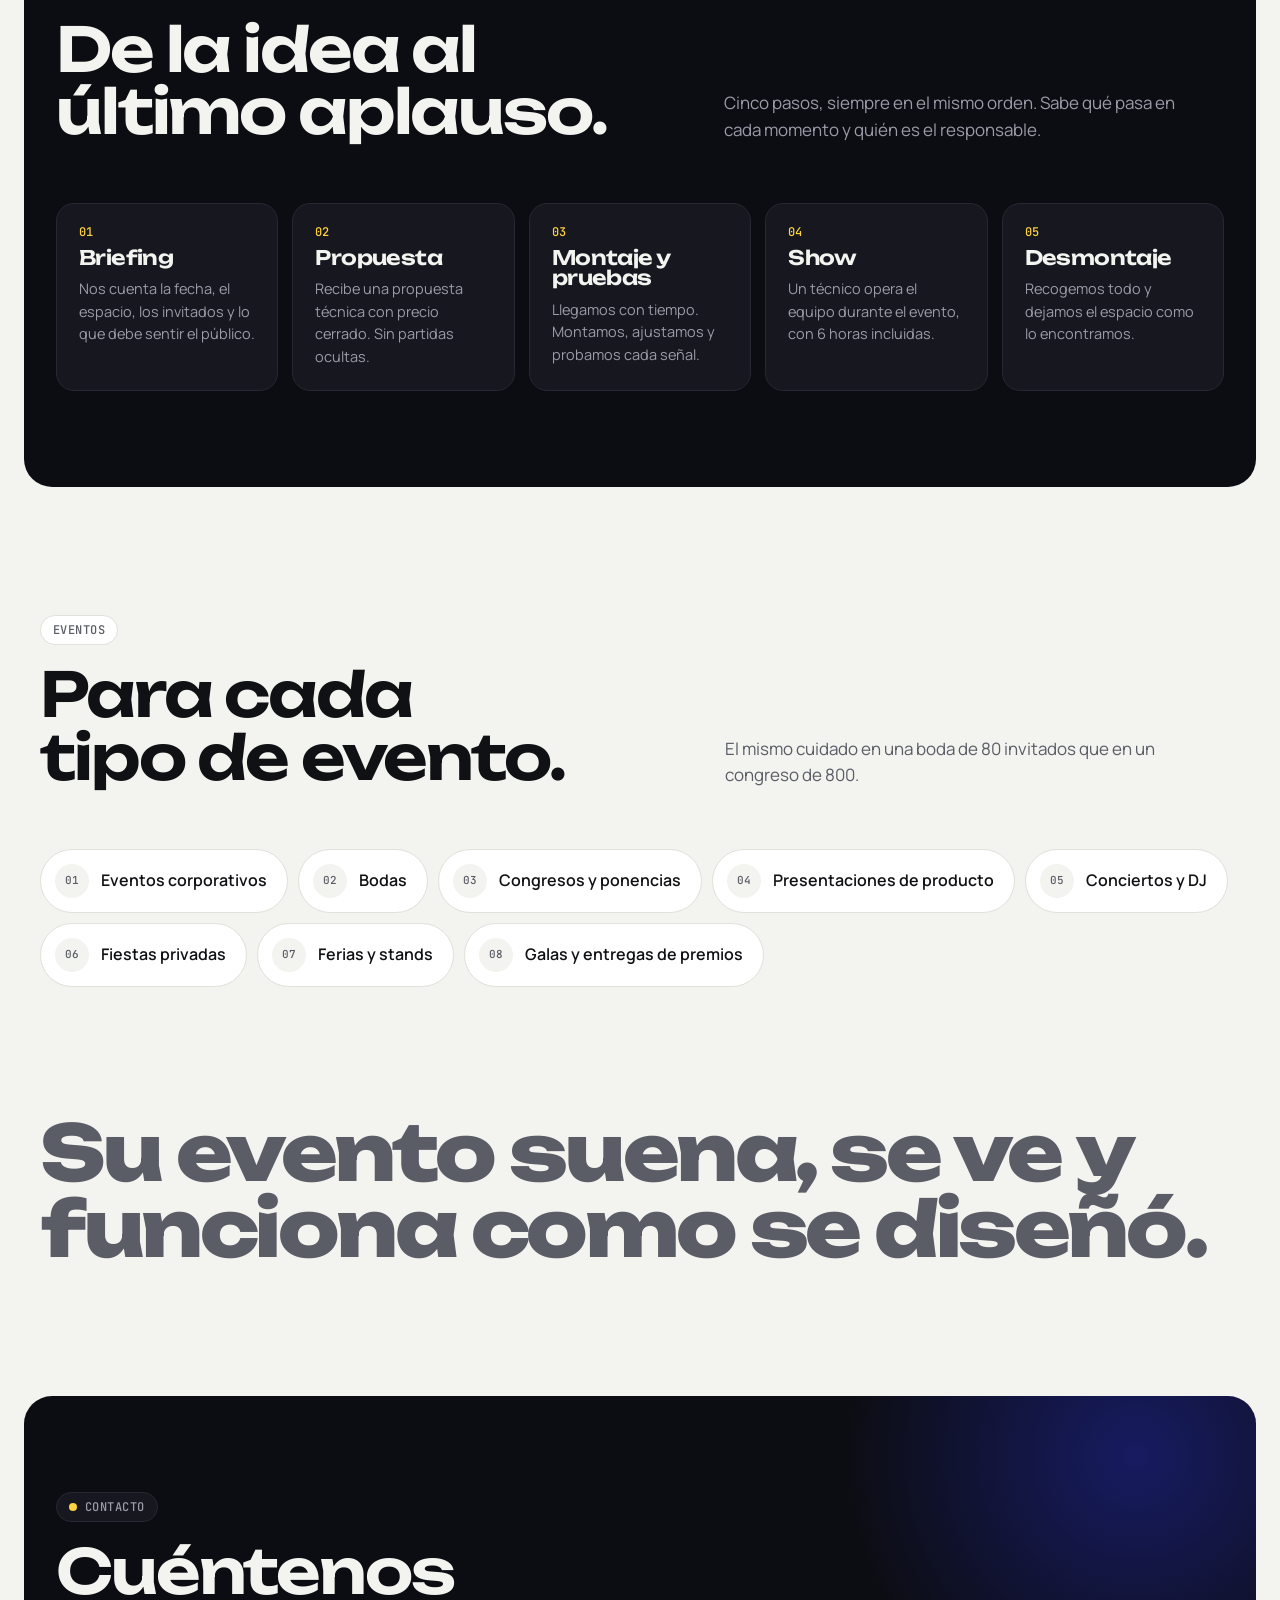
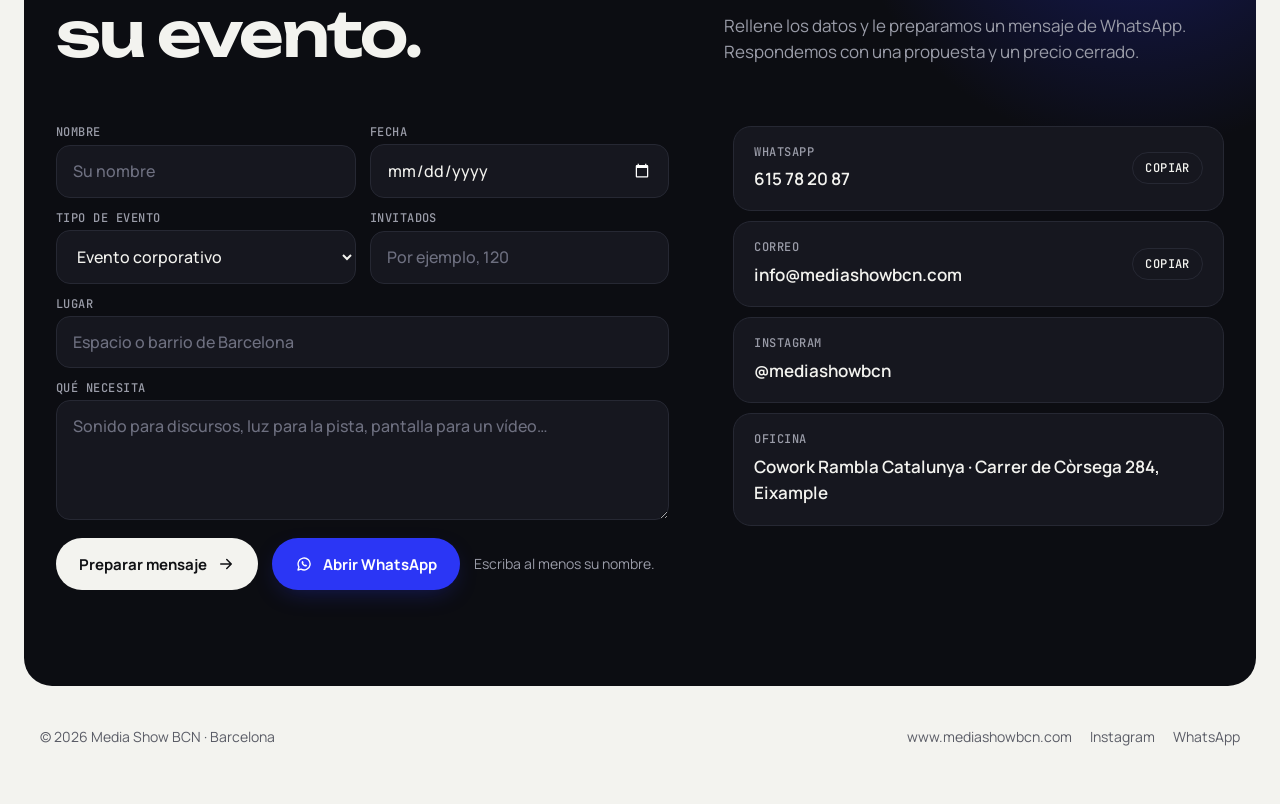
==== commit 411027f8: "[landing] Use a modern theme for the Media Show BCN landing page Co-Authored-By: Claude Opus 5.5 <no" ====
--- a/mediashowbcn-landing/index.html
+++ b/mediashowbcn-landing/index.html
@@ -8,320 +8,304 @@
 <meta name="description" content="Media Show BCN: producción técnica y audiovisual para eventos en Barcelona. Sonido, iluminación, vídeo, pantallas LED y streaming con precio cerrado.">
 <link rel="preconnect" href="https://fonts.googleapis.com">
 <link rel="preconnect" href="https://fonts.gstatic.com" crossorigin>
-<link rel="stylesheet" href="https://fonts.googleapis.com/css2?family=Bebas+Neue&family=Work+Sans:wght@400;500;600&display=swap">
+<link rel="stylesheet" href="https://fonts.googleapis.com/css2?family=Unbounded:wght@400;600;800&family=Manrope:wght@400;500;600;700&family=JetBrains+Mono:wght@500&display=swap">
 <style>
-/* Layout: a dark stage hero lit by moving beams, an orange ticker, then alternating bands on crudo/negro; 60 % fondo, 30 % blanco y grises, 10 % naranja. */
+/* Layout: floating pill nav, a rounded "console" hero with a live spectrum, bento grid of services, timeline, then a dark contact panel. Cobalt does the work; signal yellow only marks live/active states. */
 :root {
-  --naranja: #E65837;
-  --negro: #0A0A0A;
-  --crudo: #F4F0E8;
-  --blanco: #FFFFFF;
-  --stage-muted: #A7A49B;
-  --stage-line: #2A2926;
-
-  --bg: #F4F0E8;
-  --surface: #FFFFFF;
-  --ink: #0A0A0A;
-  --muted: #5F5E5A;
-  --line: #E4E0D8;
-  --accent: #E65837;
-  --accent-text: #B9401F;
-  --on-accent: #0A0A0A;
-  --contrast: #0A0A0A;
-  --on-contrast: #F4F0E8;
-
-  --font-display: "Bebas Neue", Impact, "Arial Narrow", sans-serif;
-  --font-sans: "Work Sans", Arial, system-ui, sans-serif;
-
-  --space-1: 4px; --space-2: 8px; --space-3: 16px; --space-4: 24px; --space-5: 48px; --space-6: 96px;
-  --radius-sm: 3px; --radius-md: 6px; --radius-pill: 999px;
-  --wrap: 1180px;
+  --bg: #F3F3EF;
+  --panel: #FFFFFF;
+  --ink: #101114;
+  --muted: #5A5C66;
+  --line: #E1E1DA;
+  --cobalt: #2B36F5;
+  --cobalt-ink: #2430D9;
+  --on-cobalt: #FFFFFF;
+  --signal: #FFD23F;
+  --deep: #0C0D12;
+  --deep-2: #16171F;
+  --deep-line: #262833;
+  --deep-ink: #F3F3EF;
+  --deep-muted: #9A9CA8;
+  --glow: rgba(43,54,245,.35);
+
+  --font-display: "Unbounded", "Arial Black", system-ui, sans-serif;
+  --font-sans: "Manrope", "Segoe UI", system-ui, sans-serif;
+  --font-mono: "JetBrains Mono", ui-monospace, "SFMono-Regular", Menlo, monospace;
+
+  --r-sm: 10px; --r-md: 18px; --r-lg: 28px; --r-pill: 999px;
+  --wrap: 1200px;
   --ease: cubic-bezier(.2,.7,.1,1);
 }
 @media (prefers-color-scheme: dark) {
   :root:not([data-theme="light"]) {
-    --bg: #0A0A0A; --surface: #141413; --ink: #F4F0E8; --muted: #A7A49B; --line: #2A2926;
-    --accent-text: #F07A5A; --contrast: #F4F0E8; --on-contrast: #0A0A0A; color-scheme: dark;
+    --bg: #0C0D12; --panel: #15161D; --ink: #F3F3EF; --muted: #A0A2AE; --line: #262833;
+    --cobalt: #5B64FF; --cobalt-ink: #8C93FF; --on-cobalt: #FFFFFF; --glow: rgba(91,100,255,.35);
+    --deep: #15161D; --deep-2: #1D1E27; --deep-line: #2C2E3A; color-scheme: dark;
   }
 }
 :root[data-theme="dark"] {
-  --bg: #0A0A0A; --surface: #141413; --ink: #F4F0E8; --muted: #A7A49B; --line: #2A2926;
-  --accent-text: #F07A5A; --contrast: #F4F0E8; --on-contrast: #0A0A0A; color-scheme: dark;
+  --bg: #0C0D12; --panel: #15161D; --ink: #F3F3EF; --muted: #A0A2AE; --line: #262833;
+  --cobalt: #5B64FF; --cobalt-ink: #8C93FF; --on-cobalt: #FFFFFF; --glow: rgba(91,100,255,.35);
+  --deep: #15161D; --deep-2: #1D1E27; --deep-line: #2C2E3A; color-scheme: dark;
 }
 
 *, *::before, *::after { box-sizing: border-box; }
 html { scroll-behavior: smooth; }
 body {
   background: var(--bg); color: var(--ink);
-  font-family: var(--font-sans); font-size: 16px; line-height: 1.5;
+  font-family: var(--font-sans); font-size: 16px; line-height: 1.55;
   -webkit-font-smoothing: antialiased; overflow-x: hidden;
 }
-body::before { content: ""; position: fixed; inset: 0 0 auto; height: env(safe-area-inset-top, 0px); z-index: 60; background: var(--negro); }
+body::before { content: ""; position: fixed; inset: 0 0 auto; height: env(safe-area-inset-top, 0px); z-index: 60; background: var(--bg); }
 a { color: inherit; }
-h1, h2, h3 { font-family: var(--font-display); font-weight: 400; line-height: 1; margin: 0; text-wrap: balance; letter-spacing: .01em; }
+h1, h2, h3 { font-family: var(--font-display); font-weight: 600; line-height: 1.02; margin: 0; text-wrap: balance; letter-spacing: -.02em; }
 p { margin: 0; }
-:focus-visible { outline: 2px solid var(--accent); outline-offset: 3px; border-radius: var(--radius-sm); }
+:focus-visible { outline: 2px solid var(--cobalt); outline-offset: 3px; border-radius: 6px; }
 
 .wrap {
-  width: 100%; max-width: calc(var(--wrap) + 2 * 32px); margin-inline: auto;
+  width: 100%; max-width: calc(var(--wrap) + 64px); margin-inline: auto;
   padding-left: max(16px, env(safe-area-inset-left, 0px));
   padding-right: max(16px, env(safe-area-inset-right, 0px));
 }
 @media (min-width: 720px) { .wrap { padding-left: max(32px, env(safe-area-inset-left, 0px)); padding-right: max(32px, env(safe-area-inset-right, 0px)); } }
 
-.label {
-  font-size: 12px; font-weight: 600; letter-spacing: .12em; text-transform: uppercase;
-  color: var(--accent-text); display: inline-flex; align-items: center; gap: var(--space-2);
-}
-.label::before { content: ""; width: 18px; height: 2px; background: currentColor; }
+.chip {
+  display: inline-flex; align-items: center; gap: 8px;
+  font: 500 12px/1 var(--font-mono); letter-spacing: .04em; text-transform: uppercase;
+  padding: 8px 12px; border-radius: var(--r-pill); border: 1px solid var(--line); background: var(--panel); color: var(--muted);
+}
+.dot { width: 8px; height: 8px; border-radius: 50%; background: var(--signal); box-shadow: 0 0 0 0 rgba(255,210,63,.7); animation: pulse 1.8s infinite; }
+@keyframes pulse { 70% { box-shadow: 0 0 0 9px rgba(255,210,63,0); } 100% { box-shadow: 0 0 0 0 rgba(255,210,63,0); } }
 
 /* Buttons */
 .btn {
   --bx: 0px; --by: 0px;
-  display: inline-flex; align-items: center; gap: 10px; justify-content: center;
-  font: 600 15px/1 var(--font-sans); text-decoration: none; cursor: pointer;
-  padding: 16px 22px; border-radius: var(--radius-sm); border: 1.5px solid transparent;
+  display: inline-flex; align-items: center; justify-content: center; gap: 10px;
+  font: 700 15px/1 var(--font-sans); text-decoration: none; cursor: pointer;
+  padding: 16px 22px; border-radius: var(--r-pill); border: 1px solid transparent;
   transform: translate(var(--bx), var(--by));
-  transition: transform .35s var(--ease), background-color .2s, color .2s, border-color .2s;
+  transition: transform .35s var(--ease), background-color .2s, box-shadow .3s, border-color .2s;
 }
 .btn svg { width: 18px; height: 18px; transition: transform .3s var(--ease); }
-.btn:hover svg { transform: translateX(3px); }
-.btn-primary { background: var(--naranja); color: var(--negro); }
-.btn-primary:hover { background: #F06C4D; }
-.btn-ghost { border-color: rgba(244,240,232,.35); color: var(--crudo); background: transparent; }
-.btn-ghost:hover { border-color: var(--crudo); }
-
-/* Header */
-.site-header {
-  position: sticky; top: env(safe-area-inset-top, 0px); z-index: 50;
-  background: rgba(10,10,10,.72); backdrop-filter: blur(14px); -webkit-backdrop-filter: blur(14px);
-  border-bottom: 1px solid rgba(244,240,232,.08); color: var(--crudo);
-}
-.site-header .wrap { display: flex; align-items: center; justify-content: space-between; gap: var(--space-3); padding-block: 14px; }
-.brand { display: flex; align-items: center; gap: 10px; text-decoration: none; }
-.brand-mark { width: 26px; height: 26px; flex: none; }
-.brand-name { font-family: var(--font-display); font-size: 26px; line-height: 1; letter-spacing: .03em; padding-top: 3px; }
-.brand-name span { color: var(--naranja); }
-.nav { display: flex; align-items: center; gap: 28px; }
-.nav a:not(.btn) { text-decoration: none; font-size: 14px; font-weight: 500; color: rgba(244,240,232,.75); position: relative; }
-.nav a:not(.btn):hover { color: var(--crudo); }
-.nav a:not(.btn)::after { content: ""; position: absolute; left: 0; right: 0; bottom: -6px; height: 2px; background: var(--naranja); transform: scaleX(0); transform-origin: left; transition: transform .3s var(--ease); }
-.nav a:not(.btn):hover::after { transform: scaleX(1); }
-.nav .btn { padding: 11px 16px; font-size: 14px; }
-@media (max-width: 760px) { .nav a:not(.btn) { display: none; } }
-
-/* Hero: the stage */
-.hero { position: relative; background: var(--negro); color: var(--crudo); overflow: hidden; isolation: isolate; }
-.hero canvas { position: absolute; inset: 0; width: 100%; height: 100%; z-index: -1; }
-.hero::after {
-  content: ""; position: absolute; inset: auto 0 0; height: 40%; z-index: -1; pointer-events: none;
-  background: linear-gradient(to top, var(--negro), transparent);
-}
-.hero .wrap { padding-block: clamp(72px, 12vw, 150px) clamp(56px, 8vw, 96px); }
-.hero .label { color: var(--naranja); }
-.hero h1 {
-  font-size: clamp(56px, 11.5vw, 168px); line-height: .9; margin-top: var(--space-4);
-  max-width: 11ch;
-}
-.hero h1 .line { display: block; overflow: hidden; padding-bottom: .04em; }
-.hero h1 .line > span { display: inline-block; animation: rise 1s var(--ease) both; }
-.hero h1 .line:nth-child(2) > span { animation-delay: .12s; }
-.hero h1 .line:nth-child(3) > span { animation-delay: .24s; }
-.hero h1 em { font-style: normal; color: var(--naranja); }
-@keyframes rise { from { transform: translateY(105%); } to { transform: none; } }
-.hero-foot {
-  display: grid; grid-template-columns: minmax(0, 1fr) auto; gap: var(--space-5); align-items: end;
-  margin-top: clamp(32px, 5vw, 56px);
-  animation: fade .9s .45s var(--ease) both;
-}
-@keyframes fade { from { opacity: 0; transform: translateY(12px); } to { opacity: 1; transform: none; } }
-.hero-lead { max-width: 46ch; font-size: clamp(16px, 1.6vw, 19px); color: rgba(244,240,232,.82); }
-.hero-ctas { display: flex; flex-wrap: wrap; gap: 12px; margin-top: var(--space-4); }
-.hero-meta { display: grid; gap: 14px; text-align: right; font-size: 13px; color: var(--stage-muted); }
-.hero-meta strong { display: block; font-family: var(--font-display); font-weight: 400; font-size: 34px; line-height: 1; color: var(--crudo); letter-spacing: .02em; }
-@media (max-width: 760px) { .hero-foot { grid-template-columns: 1fr; } .hero-meta { text-align: left; grid-auto-flow: column; justify-content: start; gap: 28px; } }
-
-.onair { display: inline-flex; align-items: center; gap: 8px; }
-.onair i { width: 8px; height: 8px; border-radius: 50%; background: var(--naranja); box-shadow: 0 0 0 0 rgba(230,88,55,.6); animation: pulse 1.8s infinite; }
-@keyframes pulse { 70% { box-shadow: 0 0 0 10px rgba(230,88,55,0); } 100% { box-shadow: 0 0 0 0 rgba(230,88,55,0); } }
-
-/* Ticker */
-.ticker { background: var(--naranja); color: var(--negro); overflow: hidden; border-block: 1px solid var(--negro); }
-.ticker-track { display: flex; width: max-content; animation: ticker 32s linear infinite; }
-.ticker:hover .ticker-track { animation-play-state: paused; }
-.ticker-track span { font-family: var(--font-display); font-size: clamp(28px, 4vw, 44px); line-height: 1; padding: 16px 0 12px; display: inline-flex; align-items: center; white-space: nowrap; }
-.ticker-track span::after { content: ""; width: 10px; height: 10px; border-radius: 50%; background: var(--negro); margin-inline: 28px; transform: translateY(-3px); }
-@keyframes ticker { to { transform: translateX(-50%); } }
+.btn:hover svg.arrow { transform: translateX(3px) rotate(-45deg); }
+.btn-primary { background: var(--cobalt); color: var(--on-cobalt); box-shadow: 0 8px 24px -8px var(--glow); }
+.btn-primary:hover { box-shadow: 0 14px 36px -10px var(--glow); }
+.btn-light { background: var(--deep-ink); color: #101114; }
+.btn-outline { border-color: var(--deep-line); color: var(--deep-ink); background: rgba(255,255,255,.04); }
+.btn-outline:hover { border-color: var(--deep-muted); }
+
+/* Floating nav */
+.site-header { position: sticky; top: env(safe-area-inset-top, 0px); z-index: 50; padding-top: 14px; }
+.nav-pill {
+  display: flex; align-items: center; justify-content: space-between; gap: 16px;
+  background: color-mix(in srgb, var(--panel) 78%, transparent);
+  backdrop-filter: blur(16px) saturate(1.4); -webkit-backdrop-filter: blur(16px) saturate(1.4);
+  border: 1px solid var(--line); border-radius: var(--r-pill); padding: 8px 8px 8px 18px;
+  box-shadow: 0 10px 30px -18px rgba(16,17,20,.35);
+}
+.brand { display: flex; align-items: center; gap: 10px; text-decoration: none; font-family: var(--font-display); font-weight: 800; font-size: 15px; letter-spacing: -.01em; white-space: nowrap; }
+.brand-mark { width: 26px; height: 26px; border-radius: 8px; background: var(--cobalt); display: grid; place-items: center; }
+.brand-mark i { display: block; width: 3px; background: #fff; border-radius: 2px; margin: 0 1px; animation: eq 1s ease-in-out infinite alternate; }
+.brand-mark span { display: flex; align-items: center; height: 14px; }
+.brand-mark i:nth-child(1) { height: 50%; animation-delay: -.2s; }
+.brand-mark i:nth-child(2) { height: 100%; animation-delay: -.5s; }
+.brand-mark i:nth-child(3) { height: 70%; animation-delay: -.8s; }
+.nav { display: flex; align-items: center; gap: 4px; }
+.nav a:not(.btn) { text-decoration: none; font-size: 14px; font-weight: 600; color: var(--muted); padding: 10px 14px; border-radius: var(--r-pill); transition: background-color .2s, color .2s; }
+.nav a:not(.btn):hover { color: var(--ink); background: var(--bg); }
+.nav .btn { padding: 12px 18px; font-size: 14px; }
+@media (max-width: 820px) { .nav a:not(.btn) { display: none; } }
+
+/* Hero */
+.hero { padding-block: clamp(48px, 8vw, 96px) clamp(32px, 5vw, 56px); }
+.hero-top { display: grid; gap: 28px; }
+.hero h1 { font-size: clamp(40px, 7.4vw, 104px); font-weight: 800; letter-spacing: -.045em; line-height: .98; max-width: 14ch; }
+.hero h1 .w { display: inline-block; animation: up .9s var(--ease) both; }
+.hero h1 .w:nth-child(2) { animation-delay: .06s; } .hero h1 .w:nth-child(3) { animation-delay: .12s; }
+.hero h1 .w:nth-child(4) { animation-delay: .18s; } .hero h1 .w:nth-child(5) { animation-delay: .24s; }
+.hero h1 .w:nth-child(6) { animation-delay: .30s; }
+.hero h1 .hl { color: var(--cobalt); position: relative; white-space: nowrap; }
+.hero h1 .hl::after {
+  content: ""; position: absolute; left: 0; right: 0; bottom: .06em; height: .12em; border-radius: 99px;
+  background: var(--signal); z-index: -1; transform-origin: left; animation: draw .8s .7s var(--ease) both;
+}
+@keyframes up { from { transform: translateY(40%); opacity: 0; filter: blur(8px); } to { transform: none; opacity: 1; filter: none; } }
+@keyframes draw { from { transform: scaleX(0); } to { transform: scaleX(1); } }
+.hero-row { display: grid; grid-template-columns: minmax(0, 1fr) auto; gap: 24px 48px; align-items: end; animation: up .9s .4s var(--ease) both; }
+.hero-lead { max-width: 50ch; font-size: clamp(17px, 1.5vw, 19px); color: var(--muted); }
+.hero-ctas { display: flex; flex-wrap: wrap; gap: 10px; }
+@media (max-width: 820px) { .hero-row { grid-template-columns: 1fr; } }
+
+/* Console: the live stage card */
+.console {
+  position: relative; margin-top: clamp(36px, 5vw, 56px); border-radius: var(--r-lg); overflow: hidden;
+  background: var(--deep); color: var(--deep-ink); border: 1px solid var(--deep-line);
+  isolation: isolate; animation: up 1s .5s var(--ease) both;
+}
+.console canvas { position: absolute; inset: 0; width: 100%; height: 100%; z-index: -1; }
+.console-inner { display: grid; grid-template-columns: repeat(3, minmax(0, 1fr)); min-height: clamp(260px, 32vw, 380px); }
+.console-cell { padding: 22px 24px; display: flex; flex-direction: column; justify-content: space-between; gap: 18px; border-right: 1px solid rgba(255,255,255,.07); }
+.console-cell:last-child { border-right: 0; }
+.mono { font: 500 12px/1.3 var(--font-mono); letter-spacing: .04em; text-transform: uppercase; color: var(--deep-muted); }
+.console-cell strong { display: block; font-family: var(--font-display); font-weight: 600; font-size: clamp(22px, 2.6vw, 34px); letter-spacing: -.03em; line-height: 1.05; }
+.console-cell .sub { font-size: 14px; color: var(--deep-muted); }
+.tc { font: 500 13px/1 var(--font-mono); color: var(--signal); font-variant-numeric: tabular-nums; display: inline-flex; gap: 8px; align-items: center; }
+@media (max-width: 760px) {
+  .console-inner { grid-template-columns: 1fr; min-height: 0; }
+  .console-cell { border-right: 0; border-bottom: 1px solid rgba(255,255,255,.07); min-height: 120px; }
+  .console-cell:last-child { border-bottom: 0; }
+}
+
+/* Marquee */
+.marquee { overflow: hidden; padding-block: 28px; border-block: 1px solid var(--line); margin-top: clamp(40px, 6vw, 72px); mask-image: linear-gradient(90deg, transparent, #000 10%, #000 90%, transparent); -webkit-mask-image: linear-gradient(90deg, transparent, #000 10%, #000 90%, transparent); }
+.marquee-track { display: flex; width: max-content; animation: marquee 36s linear infinite; }
+.marquee:hover .marquee-track { animation-play-state: paused; }
+.marquee span { font-family: var(--font-display); font-weight: 600; font-size: clamp(22px, 3vw, 36px); letter-spacing: -.03em; white-space: nowrap; display: inline-flex; align-items: center; color: var(--ink); }
+.marquee span:nth-child(even) { color: transparent; -webkit-text-stroke: 1.2px var(--muted); }
+.marquee span::after { content: "✦"; font-size: .55em; color: var(--cobalt); margin-inline: 28px; -webkit-text-stroke: 0; }
+@keyframes marquee { to { transform: translateX(-50%); } }
 
 /* Sections */
-section { scroll-margin-top: 72px; }
+section { scroll-margin-top: 96px; }
 .band { padding-block: clamp(72px, 10vw, 128px); }
-.band-surface { background: var(--surface); }
-.section-head { display: grid; grid-template-columns: minmax(0, 1fr) minmax(0, 1fr); gap: var(--space-4) var(--space-5); align-items: end; margin-bottom: clamp(40px, 6vw, 72px); }
-.section-head h2 { font-size: clamp(44px, 6.5vw, 88px); margin-top: var(--space-3); }
-.section-head p { color: var(--muted); max-width: 52ch; font-size: 17px; }
-@media (max-width: 820px) { .section-head { grid-template-columns: 1fr; } }
-
-/* Reveal: content is readable at rest; motion only adds a lift. */
+.head { display: grid; grid-template-columns: minmax(0, 1.1fr) minmax(0, .9fr); gap: 20px 56px; align-items: end; margin-bottom: clamp(36px, 5vw, 60px); }
+.head h2 { font-size: clamp(34px, 4.8vw, 64px); margin-top: 18px; letter-spacing: -.035em; }
+.head p { color: var(--muted); font-size: 17px; max-width: 48ch; }
+@media (max-width: 860px) { .head { grid-template-columns: 1fr; } }
+
 .reveal { transition: transform .9s var(--ease), opacity .9s var(--ease); }
-.js .reveal.pending { transform: translateY(28px); opacity: .25; }
+.js .reveal.pending { transform: translateY(26px); opacity: .25; }
+
+/* Bento services */
+.bento { display: grid; grid-template-columns: repeat(6, minmax(0, 1fr)); gap: 14px; }
+.tile {
+  --mx: 50%; --my: 50%;
+  position: relative; overflow: hidden; border-radius: var(--r-md); background: var(--panel); border: 1px solid var(--line);
+  padding: 26px; display: flex; flex-direction: column; gap: 14px; min-height: 240px; min-width: 0;
+  transition: transform .4s var(--ease), border-color .3s;
+}
+.tile::before {
+  content: ""; position: absolute; inset: 0; pointer-events: none; opacity: 0; transition: opacity .3s;
+  background: radial-gradient(360px circle at var(--mx) var(--my), var(--glow), transparent 60%);
+}
+.tile:hover { transform: translateY(-4px); border-color: color-mix(in srgb, var(--cobalt) 40%, var(--line)); }
+.tile:hover::before { opacity: .55; }
+.tile > * { position: relative; }
+.tile .ico { width: 44px; height: 44px; border-radius: 12px; display: grid; place-items: center; background: var(--bg); color: var(--cobalt); border: 1px solid var(--line); }
+.tile .ico svg { width: 24px; height: 24px; }
+.tile h3 { font-size: 24px; letter-spacing: -.03em; }
+.tile p { color: var(--muted); font-size: 15px; }
+.tags { display: flex; flex-wrap: wrap; gap: 6px; margin-top: auto; padding: 0; list-style: none; }
+.tags li { font: 500 12px/1 var(--font-mono); padding: 7px 10px; border-radius: var(--r-pill); background: var(--bg); color: var(--muted); border: 1px solid var(--line); }
+.t-sound { grid-column: span 3; grid-row: span 2; background: var(--cobalt); color: var(--on-cobalt); border-color: transparent; }
+.t-sound p { color: rgba(255,255,255,.82); }
+.t-sound .ico { background: rgba(255,255,255,.14); color: #fff; border-color: rgba(255,255,255,.2); }
+.t-sound .tags li { background: rgba(255,255,255,.12); color: #fff; border-color: rgba(255,255,255,.2); }
+.t-sound h3 { font-size: clamp(30px, 3.4vw, 44px); }
+.t-sound::before { background: radial-gradient(360px circle at var(--mx) var(--my), rgba(255,255,255,.22), transparent 60%); }
+.t-sound .bars { display: flex; align-items: end; gap: 5px; height: 90px; margin-top: 8px; }
+.t-sound .bars i { flex: 1; background: rgba(255,255,255,.85); border-radius: 4px 4px 1px 1px; animation: eq 1.1s ease-in-out infinite alternate; transform-origin: bottom; }
+@keyframes eq { from { transform: scaleY(.2); } to { transform: scaleY(1); } }
+.t-light { grid-column: span 3; }
+.t-video { grid-column: span 3; }
+.t-stream { grid-column: span 3; }
+.t-tech { grid-column: span 3; }
+@media (max-width: 960px) {
+  .bento { grid-template-columns: repeat(2, minmax(0, 1fr)); }
+  .t-sound { grid-column: 1 / -1; grid-row: auto; }
+  .t-light, .t-video, .t-stream, .t-tech { grid-column: span 1; }
+}
+@media (max-width: 600px) { .bento { grid-template-columns: 1fr; } .t-light, .t-video, .t-stream, .t-tech { grid-column: 1 / -1; } }
 
 /* Pillars */
-.pillars { display: grid; grid-template-columns: repeat(4, minmax(0, 1fr)); border-top: 1px solid var(--line); }
-.pillar { padding: var(--space-4) var(--space-4) var(--space-5) 0; display: grid; gap: var(--space-3); align-content: start; border-right: 1px solid var(--line); padding-left: var(--space-4); }
-.pillar:first-child { padding-left: 0; }
-.pillar:last-child { border-right: 0; }
-.pillar svg { width: 36px; height: 36px; color: var(--accent); }
-.pillar h3 { font-size: 34px; }
+.pillars { display: grid; grid-template-columns: repeat(4, minmax(0, 1fr)); gap: 14px; }
+.pillar { padding: 26px; border-radius: var(--r-md); border: 1px dashed var(--line); display: grid; gap: 12px; align-content: start; }
+.pillar .k { font: 500 12px/1 var(--font-mono); color: var(--cobalt-ink); text-transform: uppercase; letter-spacing: .04em; }
+.pillar h3 { font-size: 22px; letter-spacing: -.03em; }
 .pillar p { color: var(--muted); font-size: 15px; }
-@media (max-width: 980px) {
-  .pillars { grid-template-columns: repeat(2, minmax(0, 1fr)); }
-  .pillar { padding-left: var(--space-4) !important; border-bottom: 1px solid var(--line); }
-  .pillar:nth-child(odd) { padding-left: 0 !important; }
-  .pillar:nth-child(2n) { border-right: 0; }
-}
-@media (max-width: 560px) {
-  .pillars { grid-template-columns: 1fr; }
-  .pillar { padding-left: 0 !important; border-right: 0; }
-}
-
-/* Services */
-.services { list-style: none; margin: 0; padding: 0; border-top: 1px solid var(--line); }
-.service { border-bottom: 1px solid var(--line); }
-.service button {
-  all: unset; box-sizing: border-box; cursor: pointer; width: 100%;
-  display: grid; grid-template-columns: 56px minmax(0, 1fr) auto; align-items: center; gap: var(--space-4);
-  padding-block: 22px; position: relative;
-}
-.service button::before {
-  content: ""; position: absolute; inset: 0 -16px; background: var(--accent); z-index: 0;
-  transform: scaleY(0); transform-origin: bottom; transition: transform .45s var(--ease); border-radius: var(--radius-sm);
-}
-.service button > * { position: relative; z-index: 1; transition: color .3s, transform .45s var(--ease); }
-.service .ico { width: 40px; height: 40px; color: var(--accent); }
-.service h3 { font-size: clamp(34px, 5vw, 64px); }
-.service .plus { width: 34px; height: 34px; border-radius: 50%; border: 1.5px solid currentColor; display: grid; place-items: center; transition: transform .45s var(--ease), color .3s; }
-.service .plus svg { width: 14px; height: 14px; }
-.service button:hover::before, .service button:focus-visible::before { transform: scaleY(1); }
-.service button:hover > *, .service button:focus-visible > * { color: var(--on-accent); }
-.service button:hover h3 { transform: translateX(10px); }
-.service button[aria-expanded="true"] .plus { transform: rotate(45deg); }
-.service-body { display: grid; grid-template-rows: 0fr; transition: grid-template-rows .5s var(--ease); }
-.service-body > div { overflow: hidden; }
-.service[data-open] .service-body { grid-template-rows: 1fr; }
-.service-inner { display: grid; grid-template-columns: 56px minmax(0, 1fr) minmax(0, 1fr); gap: var(--space-4); padding-bottom: 28px; }
-.service-inner p { color: var(--muted); max-width: 52ch; grid-column: 2; }
-.service-inner ul { grid-column: 3; margin: 0; padding: 0; list-style: none; display: flex; flex-wrap: wrap; gap: 8px; align-content: start; }
-.service-inner li { font-size: 13px; font-weight: 500; padding: 6px 12px; border: 1px solid var(--line); border-radius: var(--radius-pill); }
-@media (max-width: 760px) {
-  .service button { grid-template-columns: 40px minmax(0, 1fr) auto; gap: var(--space-3); }
-  .service .ico { width: 30px; height: 30px; }
-  .service-inner { grid-template-columns: 1fr; }
-  .service-inner p, .service-inner ul { grid-column: 1; }
-}
-
-/* Process: the order is real, so it is numbered */
-.process { background: var(--negro); color: var(--crudo); position: relative; overflow: hidden; }
-.process .label { color: var(--naranja); }
-.process .section-head p { color: var(--stage-muted); }
-.steps { list-style: none; margin: 0; padding: 0; display: grid; grid-template-columns: repeat(5, minmax(0, 1fr)); gap: var(--space-4); counter-reset: step; position: relative; }
-.steps::before { content: ""; position: absolute; left: 0; right: 0; top: 23px; height: 1px; background: var(--stage-line); }
-.steps .progress { position: absolute; left: 0; top: 22px; height: 3px; width: 100%; background: var(--naranja); transform-origin: left; transform: scaleX(var(--p, 1)); }
-.step { counter-increment: step; position: relative; display: grid; gap: 12px; align-content: start; }
-.step::before {
-  content: counter(step, decimal-leading-zero); font-family: var(--font-display); font-size: 22px; line-height: 1;
-  width: 48px; height: 48px; display: grid; place-items: center; padding-top: 3px;
-  background: var(--negro); border: 1.5px solid var(--naranja); color: var(--naranja); border-radius: 50%;
-  position: relative;
-}
-.step h3 { font-size: 30px; margin-top: 10px; }
-.step p { color: var(--stage-muted); font-size: 15px; }
-@media (max-width: 980px) {
-  .steps { grid-template-columns: 1fr; gap: var(--space-5); padding-left: 0; }
-  .steps::before { left: 23px; right: auto; top: 0; bottom: 0; width: 1px; height: auto; }
-  .steps .progress { left: 22px; top: 0; width: 3px; height: 100%; transform-origin: top; transform: scaleY(var(--p, 1)); }
-  .step { grid-template-columns: 48px minmax(0, 1fr); column-gap: var(--space-4); }
-  .step::before { grid-row: span 2; }
-  .step h3 { margin-top: 4px; }
-}
+@media (max-width: 960px) { .pillars { grid-template-columns: repeat(2, minmax(0, 1fr)); } }
+@media (max-width: 560px) { .pillars { grid-template-columns: 1fr; } }
+
+/* Process timeline (a real sequence) */
+.process { background: var(--deep); color: var(--deep-ink); border-radius: var(--r-lg); overflow: hidden; position: relative; }
+.process .wrap { padding-block: clamp(56px, 8vw, 96px); }
+.process .chip { background: var(--deep-2); border-color: var(--deep-line); color: var(--deep-muted); }
+.process .head p { color: var(--deep-muted); }
+.process-outer { padding-left: max(8px, env(safe-area-inset-left, 0px)); padding-right: max(8px, env(safe-area-inset-right, 0px)); }
+@media (min-width: 720px) { .process-outer { padding-left: max(16px, env(safe-area-inset-left, 0px)); padding-right: max(16px, env(safe-area-inset-right, 0px)); } }
+.steps { list-style: none; margin: 0; padding: 0; display: grid; grid-template-columns: repeat(5, minmax(0, 1fr)); gap: 14px; counter-reset: s; }
+.step { counter-increment: s; background: var(--deep-2); border: 1px solid var(--deep-line); border-radius: var(--r-md); padding: 22px; display: grid; gap: 10px; align-content: start; position: relative; overflow: hidden; }
+.step::before { content: "0" counter(s); font: 500 12px/1 var(--font-mono); color: var(--signal); }
+.step h3 { font-size: 20px; letter-spacing: -.03em; }
+.step p { color: var(--deep-muted); font-size: 14.5px; }
+.step .bar { position: absolute; left: 0; bottom: 0; height: 3px; width: 100%; background: var(--cobalt); transform-origin: left; transform: scaleX(var(--f, 1)); }
+@media (max-width: 1000px) { .steps { grid-template-columns: 1fr; } }
 
 /* Events */
-.events { display: grid; grid-template-columns: repeat(3, minmax(0, 1fr)); gap: 1px; background: var(--line); border: 1px solid var(--line); border-radius: var(--radius-md); overflow: hidden; }
-.event { background: var(--bg); padding: 28px; display: grid; gap: 10px; align-content: start; position: relative; transition: background-color .3s; }
-.event:hover { background: var(--surface); }
-.event .tag { font-size: 12px; font-weight: 600; letter-spacing: .08em; text-transform: uppercase; color: var(--muted); }
-.event h3 { font-size: 34px; }
-.event p { color: var(--muted); font-size: 15px; }
-.event .eq { position: absolute; right: 24px; top: 28px; display: flex; gap: 3px; align-items: end; height: 22px; }
-.event .eq i { width: 3px; background: var(--accent); border-radius: 2px; height: 30%; }
-.event:hover .eq i { animation: eq .9s ease-in-out infinite alternate; }
-.event .eq i:nth-child(2) { height: 70%; animation-delay: -.3s; }
-.event .eq i:nth-child(3) { height: 45%; animation-delay: -.6s; }
-.event .eq i:nth-child(4) { height: 85%; animation-delay: -.15s; }
-@keyframes eq { from { height: 15%; } to { height: 100%; } }
-@media (max-width: 900px) { .events { grid-template-columns: repeat(2, minmax(0, 1fr)); } }
-@media (max-width: 560px) { .events { grid-template-columns: 1fr; } }
-
-/* Motto band */
-.motto { background: var(--contrast); color: var(--on-contrast); position: relative; overflow: hidden; }
-.motto .wrap { padding-block: clamp(80px, 12vw, 160px); position: relative; z-index: 1; }
-.motto blockquote { margin: 0; font-family: var(--font-display); font-size: clamp(48px, 9vw, 132px); line-height: .92; max-width: 13ch; text-wrap: balance; }
-.motto blockquote em { font-style: normal; color: var(--naranja); }
-.motto cite { display: block; margin-top: var(--space-4); font-style: normal; font-size: 14px; font-weight: 500; opacity: .7; }
-.arcs { position: absolute; right: -6%; bottom: -30%; width: min(70vw, 760px); aspect-ratio: 1; max-width: 100%; pointer-events: none; }
-.arcs circle { fill: none; stroke: var(--naranja); stroke-width: 1.5; transform-origin: 50% 50%; animation: ripple 6s var(--ease) infinite; opacity: 0; }
-.arcs circle:nth-child(2) { animation-delay: 1.5s; }
-.arcs circle:nth-child(3) { animation-delay: 3s; }
-.arcs circle:nth-child(4) { animation-delay: 4.5s; }
-@keyframes ripple { 0% { transform: scale(.15); opacity: 0; } 15% { opacity: .9; } 100% { transform: scale(1); opacity: 0; } }
+.events { display: flex; flex-wrap: wrap; gap: 10px; }
+.event {
+  display: inline-flex; align-items: center; gap: 12px; padding: 14px 20px 14px 14px; border-radius: var(--r-pill);
+  background: var(--panel); border: 1px solid var(--line); font-weight: 600; font-size: 16px;
+  transition: background-color .25s, color .25s, transform .3s var(--ease), border-color .25s;
+}
+.event b { width: 34px; height: 34px; border-radius: 50%; display: grid; place-items: center; background: var(--bg); font: 500 11px/1 var(--font-mono); color: var(--muted); transition: background-color .25s, color .25s; }
+.event:hover { background: var(--ink); color: var(--bg); transform: translateY(-2px); border-color: var(--ink); }
+.event:hover b { background: var(--signal); color: #101114; }
+.events-note { margin-top: 22px; color: var(--muted); font-size: 15px; max-width: 60ch; }
+
+/* Motto */
+.motto { text-align: left; }
+.motto blockquote { margin: 0; font-family: var(--font-display); font-weight: 800; font-size: clamp(34px, 6vw, 84px); line-height: 1; letter-spacing: -.045em; max-width: 18ch; }
+.motto blockquote span { color: var(--muted); transition: color .5s var(--ease); }
+.motto blockquote span.on { color: var(--ink); }
+.motto blockquote span.on.c { color: var(--cobalt); }
 
 /* Contact */
-.contact-grid { display: grid; grid-template-columns: minmax(0, 1.2fr) minmax(0, 1fr); gap: clamp(32px, 6vw, 80px); align-items: start; }
-@media (max-width: 900px) { .contact-grid { grid-template-columns: 1fr; } }
-.form { display: grid; grid-template-columns: repeat(2, minmax(0, 1fr)); gap: 18px; }
+.contact { background: var(--deep); color: var(--deep-ink); border-radius: var(--r-lg); overflow: hidden; position: relative; isolation: isolate; }
+.contact::before { content: ""; position: absolute; width: 640px; height: 640px; right: -200px; top: -260px; z-index: -1; border-radius: 50%; background: radial-gradient(circle, var(--glow), transparent 65%); animation: drift 12s ease-in-out infinite alternate; }
+@keyframes drift { to { transform: translate(-120px, 120px); } }
+.contact .wrap { padding-block: clamp(56px, 8vw, 96px); }
+.contact .chip { background: var(--deep-2); border-color: var(--deep-line); color: var(--deep-muted); }
+.contact .head p { color: var(--deep-muted); }
+.contact-grid { display: grid; grid-template-columns: minmax(0, 1.25fr) minmax(0, 1fr); gap: clamp(28px, 5vw, 64px); align-items: start; }
+@media (max-width: 920px) { .contact-grid { grid-template-columns: 1fr; } }
+.form { display: grid; grid-template-columns: repeat(2, minmax(0, 1fr)); gap: 14px; }
 .field { display: grid; gap: 6px; min-width: 0; }
 .field.full { grid-column: 1 / -1; }
-.field label { font-size: 12px; font-weight: 600; letter-spacing: .08em; text-transform: uppercase; color: var(--muted); }
+.field label { font: 500 12px/1 var(--font-mono); letter-spacing: .04em; text-transform: uppercase; color: var(--deep-muted); }
 .field input, .field select, .field textarea {
-  font: 400 16px/1.4 var(--font-sans); color: var(--ink); background: var(--surface);
-  border: 1.5px solid var(--line); border-radius: var(--radius-sm); padding: 13px 14px; width: 100%;
-  transition: border-color .2s, box-shadow .2s;
-}
+  font: 500 16px/1.4 var(--font-sans); color: var(--deep-ink); background: var(--deep-2);
+  border: 1px solid var(--deep-line); border-radius: 14px; padding: 14px 16px; width: 100%;
+  transition: border-color .2s, box-shadow .2s; color-scheme: dark;
+}
+.field input::placeholder, .field textarea::placeholder { color: #6E7080; }
 .field textarea { min-height: 120px; resize: vertical; }
-.field input:focus, .field select:focus, .field textarea:focus { outline: none; border-color: var(--accent); box-shadow: 0 0 0 3px color-mix(in srgb, var(--accent) 22%, transparent); }
-.form-actions { grid-column: 1 / -1; display: flex; flex-wrap: wrap; align-items: center; gap: var(--space-3); margin-top: 6px; }
-.form-note { font-size: 14px; color: var(--muted); }
-.form-note[data-state="ok"] { color: var(--accent-text); font-weight: 500; }
+.field input:focus, .field select:focus, .field textarea:focus { outline: none; border-color: var(--cobalt); box-shadow: 0 0 0 4px var(--glow); }
+.form-actions { grid-column: 1 / -1; display: flex; flex-wrap: wrap; align-items: center; gap: 14px; margin-top: 4px; }
+.form-note { font-size: 14px; color: var(--deep-muted); }
+.form-note[data-state="ok"] { color: var(--signal); }
 @media (max-width: 560px) { .form { grid-template-columns: 1fr; } }
 
-.contact-card { background: var(--negro); color: var(--crudo); border-radius: var(--radius-md); padding: clamp(24px, 4vw, 40px); display: grid; gap: 26px; }
-.contact-card h3 { font-size: 40px; }
-.contact-row { display: grid; gap: 4px; padding-top: 18px; border-top: 1px solid var(--stage-line); }
-.contact-row span { font-size: 12px; font-weight: 600; letter-spacing: .1em; text-transform: uppercase; color: var(--stage-muted); }
-.contact-row .val { display: flex; align-items: center; justify-content: space-between; gap: 12px; flex-wrap: wrap; }
-.contact-row strong { font-weight: 500; font-size: 18px; user-select: all; overflow-wrap: anywhere; }
-.contact-row a { color: var(--crudo); text-decoration-color: var(--naranja); text-underline-offset: 4px; }
-.copy { all: unset; cursor: pointer; font-size: 12px; font-weight: 600; letter-spacing: .06em; text-transform: uppercase; color: var(--naranja); padding: 6px 10px; border: 1px solid rgba(230,88,55,.5); border-radius: var(--radius-pill); }
-.copy:hover { background: rgba(230,88,55,.12); }
-.copy:focus-visible { outline: 2px solid var(--naranja); outline-offset: 2px; }
+.cards { display: grid; gap: 10px; }
+.ccard { background: var(--deep-2); border: 1px solid var(--deep-line); border-radius: var(--r-md); padding: 18px 20px; display: flex; align-items: center; justify-content: space-between; gap: 14px; flex-wrap: wrap; }
+.ccard .mono { display: block; margin-bottom: 6px; }
+.ccard strong { font-weight: 600; font-size: 17px; overflow-wrap: anywhere; user-select: all; }
+.ccard a { text-decoration: none; }
+.ccard a:hover { color: var(--signal); }
+.copy { all: unset; cursor: pointer; font: 500 12px/1 var(--font-mono); text-transform: uppercase; letter-spacing: .04em; color: var(--deep-ink); padding: 9px 12px; border-radius: var(--r-pill); border: 1px solid var(--deep-line); transition: background-color .2s; }
+.copy:hover { background: rgba(255,255,255,.06); }
+.copy:focus-visible { outline: 2px solid var(--signal); outline-offset: 2px; }
 
 /* Footer */
-.site-footer { background: var(--negro); color: var(--stage-muted); border-top: 1px solid var(--stage-line); }
-.site-footer .wrap { padding-block: 40px; display: flex; flex-wrap: wrap; justify-content: space-between; gap: var(--space-4); align-items: end; }
-.footer-name { font-family: var(--font-display); font-size: clamp(64px, 13vw, 180px); line-height: .8; color: var(--crudo); letter-spacing: .01em; }
-.footer-name span { color: var(--naranja); }
-.footer-meta { display: grid; gap: 6px; font-size: 14px; text-align: right; }
-.footer-meta a { color: var(--crudo); text-decoration: none; }
-.footer-meta a:hover { color: var(--naranja); }
-@media (max-width: 640px) { .footer-meta { text-align: left; } }
+.site-footer .wrap { padding-block: 40px 48px; display: flex; flex-wrap: wrap; align-items: center; justify-content: space-between; gap: 18px; color: var(--muted); font-size: 14px; }
+.site-footer nav { display: flex; flex-wrap: wrap; gap: 18px; }
+.site-footer a { text-decoration: none; }
+.site-footer a:hover { color: var(--ink); }
 
 @media (prefers-reduced-motion: reduce) {
   *, *::before, *::after { animation-duration: .001ms !important; animation-iteration-count: 1 !important; transition-duration: .001ms !important; }
   html { scroll-behavior: auto; }
-  .ticker-track { animation: none; }
-  .arcs circle { opacity: .4; }
-  .arcs circle:nth-child(1) { transform: scale(.4); } .arcs circle:nth-child(2) { transform: scale(.6); }
-  .arcs circle:nth-child(3) { transform: scale(.8); } .arcs circle:nth-child(4) { transform: scale(1); }
+  .marquee-track { animation: none; }
 }
 </style>
 
@@ -331,257 +315,229 @@
   <defs>
     <symbol id="i-arrow" viewBox="0 0 24 24"><path d="M5 12h14M13 6l6 6-6 6" fill="none" stroke="currentColor" stroke-width="2" stroke-linecap="round" stroke-linejoin="round"/></symbol>
     <symbol id="i-wa" viewBox="0 0 24 24"><path d="M4 20l1.3-3.9A8 8 0 1 1 8 18.8L4 20z" fill="none" stroke="currentColor" stroke-width="1.8" stroke-linejoin="round"/><path d="M9.2 8.6c.2-.4.5-.5.8-.4l.7.1.8 1.8-.6.8c.5 1 1.3 1.8 2.3 2.3l.8-.6 1.8.8.1.7c.1.3 0 .6-.4.8-1.3.8-3.2.3-4.9-1.4S8.4 9.9 9.2 8.6z" fill="currentColor"/></symbol>
-    <symbol id="i-plus" viewBox="0 0 24 24"><path d="M12 4v16M4 12h16" fill="none" stroke="currentColor" stroke-width="2.4" stroke-linecap="round"/></symbol>
   </defs>
 </svg>
 
 <header class="site-header">
   <div class="wrap">
-    <a class="brand" href="#inicio" aria-label="Media Show BCN, inicio">
-      <svg class="brand-mark" viewBox="0 0 32 32" aria-hidden="true"><g fill="none" stroke="#E65837" stroke-width="3" stroke-linecap="round"><path d="M4 28a4 4 0 0 1 4-4"/><path d="M4 28a12 12 0 0 1 12-12"/><path d="M4 28A20 20 0 0 1 24 8"/></g></svg>
-      <span class="brand-name">Media Show <span>BCN</span></span>
-    </a>
-    <nav class="nav" aria-label="Principal">
-      <a href="#servicios">Servicios</a>
-      <a href="#proceso">Cómo trabajamos</a>
-      <a href="#eventos">Eventos</a>
-      <a class="btn btn-primary" href="#contacto">Pedir presupuesto</a>
-    </nav>
+    <div class="nav-pill">
+      <a class="brand" href="#inicio" aria-label="Media Show BCN, inicio">
+        <span class="brand-mark" aria-hidden="true"><span><i></i><i></i><i></i></span></span>
+        Media Show BCN
+      </a>
+      <nav class="nav" aria-label="Principal">
+        <a href="#servicios">Servicios</a>
+        <a href="#proceso">Proceso</a>
+        <a href="#eventos">Eventos</a>
+        <a class="btn btn-primary" href="#contacto">Presupuesto</a>
+      </nav>
+    </div>
   </div>
 </header>
 
 <main>
   <section class="hero" id="inicio" aria-labelledby="hero-title">
-    <canvas id="stage" aria-hidden="true"></canvas>
     <div class="wrap">
-      <span class="label"><span class="onair"><i></i></span>Producción técnica y audiovisual · Barcelona</span>
-      <h1 id="hero-title">
-        <span class="line"><span>La producción</span></span>
-        <span class="line"><span>no debe notarse.</span></span>
-        <span class="line"><span><em>Debe sentirse.</em></span></span>
-      </h1>
-      <div class="hero-foot">
-        <div>
-          <p class="hero-lead">Sonido, iluminación, vídeo y streaming para eventos en Barcelona. Montamos, probamos y operamos el equipo para que su evento suene, se vea y funcione como se diseñó.</p>
+      <div class="hero-top">
+        <span class="chip"><span class="dot"></span>Producción audiovisual · Barcelona</span>
+        <h1 id="hero-title"><span class="w">La</span> <span class="w">producción</span> <span class="w">no</span> <span class="w">se</span> <span class="w">nota.</span> <span class="w hl">Se siente.</span></h1>
+        <div class="hero-row">
+          <p class="hero-lead">Sonido, iluminación, vídeo y streaming para eventos en Barcelona. Montamos, probamos y operamos todo el equipo para que su evento suene, se vea y funcione como se diseñó.</p>
           <div class="hero-ctas">
-            <a class="btn btn-primary magnetic" href="#contacto">Pedir presupuesto <svg aria-hidden="true"><use href="#i-arrow"/></svg></a>
-            <a class="btn btn-ghost magnetic" href="https://wa.me/34615782087" target="_blank" rel="noopener"><svg aria-hidden="true"><use href="#i-wa"/></svg> WhatsApp 615 78 20 87</a>
+            <a class="btn btn-primary magnetic" href="#contacto">Pedir presupuesto <svg class="arrow" aria-hidden="true"><use href="#i-arrow"/></svg></a>
+            <a class="btn magnetic" style="border-color:var(--line);background:var(--panel)" href="https://wa.me/34615782087" target="_blank" rel="noopener"><svg aria-hidden="true"><use href="#i-wa"/></svg> WhatsApp</a>
           </div>
         </div>
-        <div class="hero-meta" aria-label="Condiciones">
-          <div><strong>Precio cerrado</strong>sin sorpresas en la factura</div>
-          <div><strong>6 h incluidas</strong>de servicio técnico</div>
+      </div>
+
+      <div class="console" aria-label="Resumen del servicio">
+        <canvas id="spectrum" aria-hidden="true"></canvas>
+        <div class="console-inner">
+          <div class="console-cell">
+            <span class="tc"><span class="dot"></span>LIVE <span id="tc">00:00:00:00</span></span>
+            <div><strong>Precio cerrado</strong><span class="sub">Sabe el total desde la primera propuesta.</span></div>
+          </div>
+          <div class="console-cell">
+            <span class="mono">CH 02 · Técnico</span>
+            <div><strong>6 h incluidas</strong><span class="sub">Un técnico opera el equipo durante el evento.</span></div>
+          </div>
+          <div class="console-cell">
+            <span class="mono">CH 03 · Llave en mano</span>
+            <div><strong>Montaje a desmontaje</strong><span class="sub">Transporte, pruebas y recogida incluidos.</span></div>
+          </div>
         </div>
+      </div>
+    </div>
+
+    <div class="marquee" aria-hidden="true">
+      <div class="marquee-track">
+        <span>Sonido</span><span>Iluminación</span><span>Pantallas LED</span><span>Streaming</span><span>Microfonía</span><span>Vídeo</span><span>Dirección técnica</span><span>DJ</span>
+        <span>Sonido</span><span>Iluminación</span><span>Pantallas LED</span><span>Streaming</span><span>Microfonía</span><span>Vídeo</span><span>Dirección técnica</span><span>DJ</span>
       </div>
     </div>
   </section>
 
-  <div class="ticker" aria-hidden="true">
-    <div class="ticker-track">
-      <span>Sonido</span><span>Iluminación</span><span>Vídeo</span><span>Pantallas LED</span><span>Streaming</span><span>Microfonía</span><span>Dirección técnica</span><span>DJ y música</span>
-      <span>Sonido</span><span>Iluminación</span><span>Vídeo</span><span>Pantallas LED</span><span>Streaming</span><span>Microfonía</span><span>Dirección técnica</span><span>DJ y música</span>
-    </div>
-  </div>
-
-  <section class="band" id="pilares" aria-labelledby="pilares-title">
+  <section class="band" id="servicios" aria-labelledby="servicios-title" style="padding-top: clamp(32px, 5vw, 64px)">
     <div class="wrap">
-      <div class="section-head reveal">
+      <div class="head reveal">
         <div>
-          <span class="label">Por qué Media Show</span>
-          <h2 id="pilares-title">Cuatro compromisos en cada evento</h2>
+          <span class="chip">Servicios</span>
+          <h2 id="servicios-title">Todo lo técnico, en un solo equipo.</h2>
         </div>
-        <p>Transformamos ideas en experiencias inolvidables. Lo hacemos con un método fijo, un equipo técnico propio y un precio que conoce desde el primer día.</p>
-      </div>
-      <div class="pillars">
-        <article class="pillar reveal">
-          <svg viewBox="0 0 36 36" aria-hidden="true" fill="none" stroke="currentColor" stroke-width="1.8" stroke-linecap="round" stroke-linejoin="round"><circle cx="18" cy="13" r="6"/><path d="M7 31c1.5-6 6-9 11-9s9.5 3 11 9"/></svg>
-          <h3>Experiencia real</h3>
-          <p>Técnicos que han operado bodas, congresos y conciertos. Saben qué falla y lo resuelven antes de que pase.</p>
+        <p>Elija un servicio o combínelos. Cada propuesta incluye equipo, transporte, montaje, técnico durante el evento y desmontaje.</p>
+      </div>
+      <div class="bento">
+        <article class="tile t-sound reveal">
+          <span class="ico"><svg viewBox="0 0 24 24" fill="none" stroke="currentColor" stroke-width="1.8" stroke-linecap="round" stroke-linejoin="round"><rect x="6" y="2" width="12" height="20" rx="2"/><circle cx="12" cy="15" r="4"/><circle cx="12" cy="7" r="1.5"/></svg></span>
+          <h3>Sonido</h3>
+          <p>Sistemas de PA dimensionados para su espacio y su número de invitados. Voz clara en los discursos y potencia en la pista.</p>
+          <div class="bars" aria-hidden="true"><i></i><i></i><i></i><i></i><i></i><i></i><i></i><i></i><i></i><i></i><i></i><i></i><i></i><i></i><i></i><i></i></div>
+          <ul class="tags"><li>Altavoces y subgraves</li><li>Mesa digital</li><li>Micros inalámbricos</li><li>Técnico de sonido</li></ul>
         </article>
-        <article class="pillar reveal">
-          <svg viewBox="0 0 36 36" aria-hidden="true" fill="none" stroke="currentColor" stroke-width="1.8" stroke-linecap="round" stroke-linejoin="round"><path d="M6 24a12 12 0 0 1 24 0"/><path d="M11 24a7 7 0 0 1 14 0"/><circle cx="18" cy="24" r="2"/></svg>
-          <h3>Impacto total</h3>
-          <p>Luz, sonido e imagen trabajan juntos. El público recuerda el momento, no el equipo.</p>
+        <article class="tile t-light reveal">
+          <span class="ico"><svg viewBox="0 0 24 24" fill="none" stroke="currentColor" stroke-width="1.8" stroke-linecap="round" stroke-linejoin="round"><path d="M8 3h8l-1.5 6h-5z"/><path d="M9.5 9 5 21M14.5 9 19 21"/></svg></span>
+          <h3>Iluminación</h3>
+          <p>Luz escénica y ambiental programada para cada momento del evento.</p>
+          <ul class="tags"><li>Cabezas móviles</li><li>LED ambiental</li><li>DMX</li></ul>
         </article>
-        <article class="pillar reveal">
-          <svg viewBox="0 0 36 36" aria-hidden="true" fill="none" stroke="currentColor" stroke-width="1.8" stroke-linecap="round" stroke-linejoin="round"><circle cx="18" cy="18" r="12"/><path d="M18 10v8l5 3"/></svg>
-          <h3>Precisión suiza</h3>
-          <p>Horarios de montaje, pruebas y show por escrito. Llegamos antes, probamos todo y cumplimos los tiempos.</p>
+        <article class="tile t-video reveal">
+          <span class="ico"><svg viewBox="0 0 24 24" fill="none" stroke="currentColor" stroke-width="1.8" stroke-linecap="round" stroke-linejoin="round"><rect x="2" y="4" width="20" height="13" rx="2"/><path d="M8 21h8M12 17v4"/></svg></span>
+          <h3>Vídeo y pantallas LED</h3>
+          <p>Pantallas LED, proyección y monitores para presentaciones, vídeos y marca.</p>
+          <ul class="tags"><li>LED modular</li><li>Proyección</li><li>Realización</li></ul>
         </article>
-        <article class="pillar reveal">
-          <svg viewBox="0 0 36 36" aria-hidden="true" fill="none" stroke="currentColor" stroke-width="1.8" stroke-linecap="round" stroke-linejoin="round"><path d="M18 5l3.6 7.6 8.4 1-6.2 5.8 1.6 8.3L18 23.6l-7.4 4.1 1.6-8.3L6 13.6l8.4-1z"/></svg>
-          <h3>Imagen premium</h3>
-          <p>Equipo limpio, cableado oculto y técnicos discretos. La producción no se nota. Se siente.</p>
+        <article class="tile t-stream reveal">
+          <span class="ico"><svg viewBox="0 0 24 24" fill="none" stroke="currentColor" stroke-width="1.8" stroke-linecap="round" stroke-linejoin="round"><rect x="2" y="6" width="14" height="12" rx="2"/><path d="m16 10 6-3v10l-6-3"/></svg></span>
+          <h3>Streaming y grabación</h3>
+          <p>Emisión en directo y grabación multicámara para después del evento.</p>
+          <ul class="tags"><li>Multicámara</li><li>YouTube · Zoom · Teams</li></ul>
+        </article>
+        <article class="tile t-tech reveal">
+          <span class="ico"><svg viewBox="0 0 24 24" fill="none" stroke="currentColor" stroke-width="1.8" stroke-linecap="round" stroke-linejoin="round"><circle cx="12" cy="12" r="9"/><path d="M12 7v5l3 2"/></svg></span>
+          <h3>Dirección técnica</h3>
+          <p>Un responsable coordina proveedores, espacio y escaleta. Usted habla con una sola persona.</p>
+          <ul class="tags"><li>Visita técnica</li><li>Escaleta</li><li>Timings</li></ul>
         </article>
       </div>
     </div>
   </section>
 
-  <section class="band band-surface" id="servicios" aria-labelledby="servicios-title">
+  <section class="band" id="pilares" aria-labelledby="pilares-title" style="padding-top: 0">
     <div class="wrap">
-      <div class="section-head reveal">
+      <div class="head reveal">
         <div>
-          <span class="label">Servicios</span>
-          <h2 id="servicios-title">Todo lo técnico, en un solo equipo</h2>
+          <span class="chip">Por qué Media Show</span>
+          <h2 id="pilares-title">Cuatro compromisos en cada evento.</h2>
         </div>
-        <p>Elija un servicio o combínelos. Cada propuesta incluye equipo, transporte, montaje, técnico durante el evento y desmontaje.</p>
-      </div>
-      <ul class="services">
-        <li class="service" data-open>
-          <button type="button" aria-expanded="true" aria-controls="s1">
-            <svg class="ico" viewBox="0 0 40 40" aria-hidden="true" fill="none" stroke="currentColor" stroke-width="1.8" stroke-linecap="round" stroke-linejoin="round"><rect x="10" y="4" width="20" height="32" rx="3"/><circle cx="20" cy="24" r="6"/><circle cx="20" cy="12" r="2.5"/></svg>
-            <h3>Sonido</h3>
-            <span class="plus"><svg aria-hidden="true"><use href="#i-plus"/></svg></span>
-          </button>
-          <div class="service-body" id="s1"><div><div class="service-inner">
-            <p>Sistemas de PA dimensionados para su espacio y su número de invitados. Voz clara en discursos y potencia en la pista.</p>
-            <ul><li>Altavoces y subgraves</li><li>Mesa de mezclas digital</li><li>Microfonía inalámbrica</li><li>Técnico de sonido</li></ul>
-          </div></div></div>
-        </li>
-        <li class="service">
-          <button type="button" aria-expanded="false" aria-controls="s2">
-            <svg class="ico" viewBox="0 0 40 40" aria-hidden="true" fill="none" stroke="currentColor" stroke-width="1.8" stroke-linecap="round" stroke-linejoin="round"><path d="M14 6h12l-2 10H16z"/><path d="M16 16l-8 20M24 16l8 20"/><path d="M20 16v20" stroke-dasharray="2 4"/></svg>
-            <h3>Iluminación</h3>
-            <span class="plus"><svg aria-hidden="true"><use href="#i-plus"/></svg></span>
-          </button>
-          <div class="service-body" id="s2"><div><div class="service-inner">
-            <p>Iluminación escénica y ambiental. Cabezas móviles, wash y luz arquitectónica programada para cada momento del evento.</p>
-            <ul><li>Cabezas móviles</li><li>Ambientación LED</li><li>Seguidores</li><li>Programación DMX</li></ul>
-          </div></div></div>
-        </li>
-        <li class="service">
-          <button type="button" aria-expanded="false" aria-controls="s3">
-            <svg class="ico" viewBox="0 0 40 40" aria-hidden="true" fill="none" stroke="currentColor" stroke-width="1.8" stroke-linecap="round" stroke-linejoin="round"><rect x="4" y="8" width="32" height="20" rx="2"/><path d="M14 34h12M20 28v6"/><path d="M8 12h4v4H8zM14 12h4v4h-4zM20 12h4v4h-4zM26 12h4v4h-4z" stroke-width="1.2"/></svg>
-            <h3>Vídeo y pantallas LED</h3>
-            <span class="plus"><svg aria-hidden="true"><use href="#i-plus"/></svg></span>
-          </button>
-          <div class="service-body" id="s3"><div><div class="service-inner">
-            <p>Pantallas LED, proyección y monitores para presentaciones, vídeos y marca. Contenido a la escala de la sala.</p>
-            <ul><li>Pantalla LED modular</li><li>Proyectores y telas</li><li>Realización de vídeo</li><li>Control de contenidos</li></ul>
-          </div></div></div>
-        </li>
-        <li class="service">
-          <button type="button" aria-expanded="false" aria-controls="s4">
-            <svg class="ico" viewBox="0 0 40 40" aria-hidden="true" fill="none" stroke="currentColor" stroke-width="1.8" stroke-linecap="round" stroke-linejoin="round"><rect x="4" y="12" width="22" height="16" rx="2"/><path d="M26 18l10-5v14l-10-5"/><circle cx="10" cy="17" r="1.5" fill="currentColor"/></svg>
-            <h3>Streaming y grabación</h3>
-            <span class="plus"><svg aria-hidden="true"><use href="#i-plus"/></svg></span>
-          </button>
-          <div class="service-body" id="s4"><div><div class="service-inner">
-            <p>Emisión en directo para invitados que no pueden asistir, y grabación multicámara para después del evento.</p>
-            <ul><li>Multicámara</li><li>YouTube, Zoom, Teams</li><li>Grabación en alta calidad</li><li>Subtítulos</li></ul>
-          </div></div></div>
-        </li>
-        <li class="service">
-          <button type="button" aria-expanded="false" aria-controls="s5">
-            <svg class="ico" viewBox="0 0 40 40" aria-hidden="true" fill="none" stroke="currentColor" stroke-width="1.8" stroke-linecap="round" stroke-linejoin="round"><path d="M6 34V20h28v14"/><path d="M4 20h32"/><path d="M10 20V8M30 20V8M10 8h20"/><circle cx="16" cy="12" r="1.5"/><circle cx="24" cy="12" r="1.5"/></svg>
-            <h3>Dirección técnica</h3>
-            <span class="plus"><svg aria-hidden="true"><use href="#i-plus"/></svg></span>
-          </button>
-          <div class="service-body" id="s5"><div><div class="service-inner">
-            <p>Un responsable técnico coordina proveedores, espacio y escaleta. Usted habla con una sola persona.</p>
-            <ul><li>Visita técnica</li><li>Plano de implantación</li><li>Escaleta y timings</li><li>Coordinación con el espacio</li></ul>
-          </div></div></div>
-        </li>
-      </ul>
+        <p>Un método fijo, un equipo técnico propio y un precio que conoce desde el primer día.</p>
+      </div>
+      <div class="pillars">
+        <article class="pillar reveal"><span class="k">Experiencia real</span><h3>Técnicos que han estado ahí</h3><p>Saben qué puede fallar y lo resuelven antes de que pase.</p></article>
+        <article class="pillar reveal"><span class="k">Impacto total</span><h3>Luz, sonido e imagen a la vez</h3><p>El público recuerda el momento, no el equipo.</p></article>
+        <article class="pillar reveal"><span class="k">Precisión</span><h3>Horarios por escrito</h3><p>Llegamos antes, probamos todo y cumplimos los tiempos.</p></article>
+        <article class="pillar reveal"><span class="k">Imagen premium</span><h3>Equipo limpio y discreto</h3><p>Cableado oculto y técnicos que no se notan.</p></article>
+      </div>
     </div>
   </section>
 
-  <section class="band process" id="proceso" aria-labelledby="proceso-title">
+  <div class="process-outer">
+    <section class="process" id="proceso" aria-labelledby="proceso-title">
+      <div class="wrap">
+        <div class="head reveal">
+          <div>
+            <span class="chip">Proceso</span>
+            <h2 id="proceso-title">De la idea al último aplauso.</h2>
+          </div>
+          <p>Cinco pasos, siempre en el mismo orden. Sabe qué pasa en cada momento y quién es el responsable.</p>
+        </div>
+        <ol class="steps" id="steps">
+          <li class="step"><h3>Briefing</h3><p>Nos cuenta la fecha, el espacio, los invitados y lo que debe sentir el público.</p><span class="bar" aria-hidden="true"></span></li>
+          <li class="step"><h3>Propuesta</h3><p>Recibe una propuesta técnica con precio cerrado. Sin partidas ocultas.</p><span class="bar" aria-hidden="true"></span></li>
+          <li class="step"><h3>Montaje y pruebas</h3><p>Llegamos con tiempo. Montamos, ajustamos y probamos cada señal.</p><span class="bar" aria-hidden="true"></span></li>
+          <li class="step"><h3>Show</h3><p>Un técnico opera el equipo durante el evento, con 6 horas incluidas.</p><span class="bar" aria-hidden="true"></span></li>
+          <li class="step"><h3>Desmontaje</h3><p>Recogemos todo y dejamos el espacio como lo encontramos.</p><span class="bar" aria-hidden="true"></span></li>
+        </ol>
+      </div>
+    </section>
+  </div>
+
+  <section class="band" id="eventos" aria-labelledby="eventos-title">
     <div class="wrap">
-      <div class="section-head reveal">
+      <div class="head reveal">
         <div>
-          <span class="label">Cómo trabajamos</span>
-          <h2 id="proceso-title">De la idea al último aplauso</h2>
+          <span class="chip">Eventos</span>
+          <h2 id="eventos-title">Para cada tipo de evento.</h2>
         </div>
-        <p>Cinco pasos, siempre en el mismo orden. Usted sabe qué pasa en cada momento y quién es el responsable.</p>
-      </div>
-      <ol class="steps" id="steps">
-        <span class="progress" aria-hidden="true"></span>
-        <li class="step"><h3>Briefing</h3><p>Nos cuenta el evento: fecha, espacio, invitados y lo que debe sentir el público.</p></li>
-        <li class="step"><h3>Propuesta</h3><p>Recibe una propuesta técnica con precio cerrado. Sin partidas ocultas.</p></li>
-        <li class="step"><h3>Montaje y pruebas</h3><p>Llegamos con tiempo. Montamos, ajustamos y probamos cada señal.</p></li>
-        <li class="step"><h3>Show</h3><p>Un técnico opera el equipo durante todo el evento, con 6 horas incluidas.</p></li>
-        <li class="step"><h3>Desmontaje</h3><p>Recogemos todo y dejamos el espacio como lo encontramos.</p></li>
-      </ol>
+        <p>El mismo cuidado en una boda de 80 invitados que en un congreso de 800.</p>
+      </div>
+      <div class="events reveal">
+        <span class="event"><b>01</b>Eventos corporativos</span>
+        <span class="event"><b>02</b>Bodas</span>
+        <span class="event"><b>03</b>Congresos y ponencias</span>
+        <span class="event"><b>04</b>Presentaciones de producto</span>
+        <span class="event"><b>05</b>Conciertos y DJ</span>
+        <span class="event"><b>06</b>Fiestas privadas</span>
+        <span class="event"><b>07</b>Ferias y stands</span>
+        <span class="event"><b>08</b>Galas y entregas de premios</span>
+      </div>
     </div>
   </section>
 
-  <section class="band" id="eventos" aria-labelledby="eventos-title">
+  <section class="band motto" aria-label="Lema" style="padding-top: 0">
     <div class="wrap">
-      <div class="section-head reveal">
-        <div>
-          <span class="label">Eventos</span>
-          <h2 id="eventos-title">Para cada tipo de evento</h2>
-        </div>
-        <p>Adaptamos el equipo al formato. El mismo cuidado en una boda de 80 invitados que en un congreso de 800.</p>
-      </div>
-      <div class="events">
-        <article class="event reveal"><span class="eq" aria-hidden="true"><i></i><i></i><i></i><i></i></span><span class="tag">Empresa</span><h3>Eventos corporativos</h3><p>Convenciones, cenas de empresa y kick-offs con sonido claro y marca en pantalla.</p></article>
-        <article class="event reveal"><span class="eq" aria-hidden="true"><i></i><i></i><i></i><i></i></span><span class="tag">Celebración</span><h3>Bodas</h3><p>Ceremonia, cóctel y fiesta. Cada momento con su luz y su música.</p></article>
-        <article class="event reveal"><span class="eq" aria-hidden="true"><i></i><i></i><i></i><i></i></span><span class="tag">Conocimiento</span><h3>Congresos y ponencias</h3><p>Microfonía, proyección, traducción y streaming para salas y auditorios.</p></article>
-        <article class="event reveal"><span class="eq" aria-hidden="true"><i></i><i></i><i></i><i></i></span><span class="tag">Marca</span><h3>Presentaciones de producto</h3><p>Puesta en escena para lanzamientos, prensa e influencers.</p></article>
-        <article class="event reveal"><span class="eq" aria-hidden="true"><i></i><i></i><i></i><i></i></span><span class="tag">Música</span><h3>Conciertos y DJ</h3><p>Backline, monitores y luz de escenario para directos y sesiones.</p></article>
-        <article class="event reveal"><span class="eq" aria-hidden="true"><i></i><i></i><i></i><i></i></span><span class="tag">Privado</span><h3>Fiestas privadas</h3><p>Cumpleaños, aniversarios y celebraciones en casa, terraza o local.</p></article>
-      </div>
+      <blockquote id="motto">Su evento suena, se ve y funciona como se diseñó.</blockquote>
     </div>
   </section>
 
-  <section class="motto" aria-label="Lema">
-    <svg class="arcs" viewBox="0 0 200 200" aria-hidden="true"><circle cx="100" cy="100" r="98"/><circle cx="100" cy="100" r="98"/><circle cx="100" cy="100" r="98"/><circle cx="100" cy="100" r="98"/></svg>
-    <div class="wrap">
-      <blockquote>Su evento suena, se ve y <em>funciona como se diseñó.</em></blockquote>
-      <cite>Media Show BCN · Barcelona</cite>
-    </div>
-  </section>
-
-  <section class="band" id="contacto" aria-labelledby="contacto-title">
-    <div class="wrap">
-      <div class="section-head reveal">
-        <div>
-          <span class="label">Contacto</span>
-          <h2 id="contacto-title">Cuéntenos su evento</h2>
+  <div class="process-outer">
+    <section class="contact" id="contacto" aria-labelledby="contacto-title">
+      <div class="wrap">
+        <div class="head reveal">
+          <div>
+            <span class="chip"><span class="dot"></span>Contacto</span>
+            <h2 id="contacto-title">Cuéntenos su evento.</h2>
+          </div>
+          <p>Rellene los datos y le preparamos un mensaje de WhatsApp. Respondemos con una propuesta y un precio cerrado.</p>
         </div>
-        <p>Rellene los datos y le preparamos un mensaje para enviarlo por WhatsApp. Respondemos con una propuesta y un precio cerrado.</p>
-      </div>
-      <div class="contact-grid">
-        <form class="form" id="quote" novalidate>
-          <div class="field"><label for="f-name">Nombre</label><input id="f-name" name="name" autocomplete="name" required placeholder="Su nombre"></div>
-          <div class="field"><label for="f-date">Fecha del evento</label><input id="f-date" name="date" type="date"></div>
-          <div class="field"><label for="f-type">Tipo de evento</label>
-            <select id="f-type" name="type">
-              <option>Evento corporativo</option><option>Boda</option><option>Congreso o ponencia</option><option>Presentación de producto</option><option>Concierto o DJ</option><option>Fiesta privada</option><option>Otro</option>
-            </select>
+        <div class="contact-grid">
+          <form class="form" id="quote" novalidate>
+            <div class="field"><label for="f-name">Nombre</label><input id="f-name" name="name" autocomplete="name" required placeholder="Su nombre"></div>
+            <div class="field"><label for="f-date">Fecha</label><input id="f-date" name="date" type="date"></div>
+            <div class="field"><label for="f-type">Tipo de evento</label>
+              <select id="f-type" name="type">
+                <option>Evento corporativo</option><option>Boda</option><option>Congreso o ponencia</option><option>Presentación de producto</option><option>Concierto o DJ</option><option>Fiesta privada</option><option>Otro</option>
+              </select>
+            </div>
+            <div class="field"><label for="f-guests">Invitados</label><input id="f-guests" name="guests" type="number" min="1" inputmode="numeric" placeholder="Por ejemplo, 120"></div>
+            <div class="field full"><label for="f-place">Lugar</label><input id="f-place" name="place" placeholder="Espacio o barrio de Barcelona"></div>
+            <div class="field full"><label for="f-msg">Qué necesita</label><textarea id="f-msg" name="msg" placeholder="Sonido para discursos, luz para la pista, pantalla para un vídeo…"></textarea></div>
+            <div class="form-actions">
+              <button class="btn btn-light magnetic" type="submit">Preparar mensaje <svg class="arrow" aria-hidden="true"><use href="#i-arrow"/></svg></button>
+              <a class="btn btn-primary" id="wa-send" href="https://wa.me/34615782087" target="_blank" rel="noopener" hidden><svg aria-hidden="true"><use href="#i-wa"/></svg> Abrir WhatsApp</a>
+              <p class="form-note" id="form-note" role="status">Escriba al menos su nombre.</p>
+            </div>
+          </form>
+
+          <div class="cards reveal" aria-label="Datos de contacto">
+            <div class="ccard"><div><span class="mono">WhatsApp</span><strong><a href="https://wa.me/34615782087" target="_blank" rel="noopener">615 78 20 87</a></strong></div><button class="copy" type="button" data-copy="615 78 20 87">Copiar</button></div>
+            <div class="ccard"><div><span class="mono">Correo</span><strong>info@mediashowbcn.com</strong></div><button class="copy" type="button" data-copy="info@mediashowbcn.com">Copiar</button></div>
+            <div class="ccard"><div><span class="mono">Instagram</span><strong><a href="https://www.instagram.com/mediashowbcn/" target="_blank" rel="noopener">@mediashowbcn</a></strong></div></div>
+            <div class="ccard"><div><span class="mono">Oficina</span><strong>Cowork Rambla Catalunya · Carrer de Còrsega 284, Eixample</strong></div></div>
           </div>
-          <div class="field"><label for="f-guests">Invitados</label><input id="f-guests" name="guests" type="number" min="1" inputmode="numeric" placeholder="Por ejemplo, 120"></div>
-          <div class="field full"><label for="f-place">Lugar</label><input id="f-place" name="place" placeholder="Espacio o barrio de Barcelona"></div>
-          <div class="field full"><label for="f-msg">Qué necesita</label><textarea id="f-msg" name="msg" placeholder="Sonido para discursos, luz para la pista, pantalla para un vídeo…"></textarea></div>
-          <div class="form-actions">
-            <button class="btn btn-primary magnetic" type="submit">Preparar mensaje <svg aria-hidden="true"><use href="#i-arrow"/></svg></button>
-            <a class="btn btn-primary" id="wa-send" href="https://wa.me/34615782087" target="_blank" rel="noopener" hidden><svg aria-hidden="true"><use href="#i-wa"/></svg> Abrir WhatsApp</a>
-            <p class="form-note" id="form-note" role="status">Escriba al menos su nombre.</p>
-          </div>
-        </form>
-
-        <aside class="contact-card reveal" aria-label="Datos de contacto">
-          <h3>Hablemos</h3>
-          <div class="contact-row"><span>WhatsApp</span><div class="val"><strong><a href="https://wa.me/34615782087" target="_blank" rel="noopener">615 78 20 87</a></strong><button class="copy" type="button" data-copy="615 78 20 87">Copiar</button></div></div>
-          <div class="contact-row"><span>Correo</span><div class="val"><strong>info@mediashowbcn.com</strong><button class="copy" type="button" data-copy="info@mediashowbcn.com">Copiar</button></div></div>
-          <div class="contact-row"><span>Instagram</span><div class="val"><strong><a href="https://www.instagram.com/mediashowbcn/" target="_blank" rel="noopener">@mediashowbcn</a></strong></div></div>
-          <div class="contact-row"><span>Oficina</span><div class="val"><strong>Cowork Rambla Catalunya<br>Carrer de Còrsega 284, Eixample, Barcelona</strong></div></div>
-        </aside>
-      </div>
-    </div>
-  </section>
+        </div>
+      </div>
+    </section>
+  </div>
 </main>
 
 <footer class="site-footer">
   <div class="wrap">
-    <div class="footer-name" aria-hidden="true">Media Show <span>BCN</span></div>
-    <div class="footer-meta">
+    <span>© <span id="year">2026</span> Media Show BCN · Barcelona</span>
+    <nav aria-label="Pie">
       <a href="https://www.mediashowbcn.com" target="_blank" rel="noopener">www.mediashowbcn.com</a>
-      <a href="https://www.instagram.com/mediashowbcn/" target="_blank" rel="noopener">@mediashowbcn</a>
-      <span>© <span id="year">2026</span> Media Show Barcelona</span>
-    </div>
+      <a href="https://www.instagram.com/mediashowbcn/" target="_blank" rel="noopener">Instagram</a>
+      <a href="https://wa.me/34615782087" target="_blank" rel="noopener">WhatsApp</a>
+    </nav>
   </div>
 </footer>
 
@@ -591,112 +547,112 @@
   var reduce = window.matchMedia('(prefers-reduced-motion: reduce)').matches;
   document.getElementById('year').textContent = new Date().getFullYear();
 
-  // Stage beams: moving heads sweeping through haze above the headline.
-  var canvas = document.getElementById('stage');
-  var ctx = canvas.getContext('2d');
-  var hero = canvas.parentElement;
-  var W = 0, H = 0, dpr = 1, pointer = { x: .7, y: .3, active: false };
-  var beams = [
-    { x: .12, phase: 0.0, speed: .00035, spread: .5, color: '230,88,55', w: .16 },
-    { x: .38, phase: 2.1, speed: .00028, spread: .45, color: '244,240,232', w: .11 },
-    { x: .64, phase: 4.0, speed: .00031, spread: .5, color: '230,88,55', w: .14 },
-    { x: .9, phase: 1.2, speed: .00025, spread: .4, color: '244,240,232', w: .1 }
-  ];
-  var dust = [];
+  // Bars in the sound tile get staggered timing.
+  document.querySelectorAll('.t-sound .bars i').forEach(function (b, i) {
+    b.style.animationDelay = (-(i * 137) % 1100) + 'ms';
+    b.style.animationDuration = (800 + (i * 89) % 600) + 'ms';
+  });
+
+  // Console: a live spectrum analyser plus a running timecode.
+  var canvas = document.getElementById('spectrum'), ctx = canvas.getContext('2d'), box = canvas.parentElement;
+  var W = 0, H = 0, dpr = 1, N = 64, levels = new Array(N).fill(0), peaks = new Array(N).fill(0);
+  var pointerX = -1;
   function resize() {
     dpr = Math.min(window.devicePixelRatio || 1, 2);
-    W = hero.clientWidth; H = hero.clientHeight;
-    canvas.width = W * dpr; canvas.height = H * dpr;
-    ctx.setTransform(dpr, 0, 0, dpr, 0, 0);
-    dust = [];
-    var n = Math.round(W * H / 9000);
-    for (var i = 0; i < n; i++) dust.push({ x: Math.random() * W, y: Math.random() * H, r: Math.random() * 1.4 + .3, v: Math.random() * .15 + .05, a: Math.random() });
-  }
-  function beam(b, t) {
-    var ox = b.x * W, oy = -20;
-    var ang = Math.sin(t * b.speed + b.phase) * b.spread;
-    if (pointer.active) {
-      var target = Math.atan2(pointer.x * W - ox, pointer.y * H - oy);
-      ang = ang * .55 + target * .45;
+    W = box.clientWidth; H = box.clientHeight;
+    canvas.width = W * dpr; canvas.height = H * dpr; ctx.setTransform(dpr, 0, 0, dpr, 0, 0);
+    N = Math.max(24, Math.round(W / 16));
+    levels = new Array(N).fill(0); peaks = new Array(N).fill(0);
+  }
+  function draw(t) {
+    ctx.clearRect(0, 0, W, H);
+    var bw = W / N, base = H;
+    var styles = getComputedStyle(document.documentElement);
+    var cobalt = styles.getPropertyValue('--cobalt').trim() || '#2B36F5';
+    for (var i = 0; i < N; i++) {
+      var x = i / N;
+      var target = .18 + .5 * Math.pow(Math.sin(x * 3.1 + t / 900) * .5 + .5, 2) * (1 - x * .5)
+        + .22 * (Math.sin(t / 170 + i * 1.7) * .5 + .5) * Math.exp(-x * 2.2)
+        + .12 * (Math.sin(t / 260 + i * .9) * .5 + .5);
+      if (pointerX >= 0) target += .45 * Math.exp(-Math.pow((x - pointerX) * 9, 2));
+      target = Math.min(target, .95);
+      levels[i] += (target - levels[i]) * .18;
+      peaks[i] = Math.max(peaks[i] - .006, levels[i]);
+      var h = levels[i] * H * .82;
+      var g = ctx.createLinearGradient(0, base - h, 0, base);
+      g.addColorStop(0, cobalt); g.addColorStop(1, 'rgba(43,54,245,0)');
+      ctx.globalAlpha = .55;
+      ctx.fillStyle = g;
+      ctx.fillRect(i * bw + 2, base - h, bw - 4, h);
+      ctx.globalAlpha = .9;
+      ctx.fillStyle = '#FFD23F';
+      ctx.fillRect(i * bw + 2, base - peaks[i] * H * .82 - 3, bw - 4, 2);
     }
-    var len = H * 1.35, half = b.w;
-    var lx = ox + Math.sin(ang - half) * len, ly = oy + Math.cos(ang - half) * len;
-    var rx = ox + Math.sin(ang + half) * len, ry = oy + Math.cos(ang + half) * len;
-    var g = ctx.createLinearGradient(ox, oy, ox + Math.sin(ang) * len, oy + Math.cos(ang) * len);
-    g.addColorStop(0, 'rgba(' + b.color + ',.55)');
-    g.addColorStop(.35, 'rgba(' + b.color + ',.16)');
-    g.addColorStop(1, 'rgba(' + b.color + ',0)');
-    ctx.fillStyle = g;
-    ctx.beginPath(); ctx.moveTo(ox - 4, oy); ctx.lineTo(lx, ly); ctx.lineTo(rx, ry); ctx.lineTo(ox + 4, oy); ctx.closePath(); ctx.fill();
-    var hot = ctx.createRadialGradient(ox, 0, 0, ox, 0, 60);
-    hot.addColorStop(0, 'rgba(' + b.color + ',.9)'); hot.addColorStop(1, 'rgba(' + b.color + ',0)');
-    ctx.fillStyle = hot; ctx.beginPath(); ctx.arc(ox, 0, 60, 0, Math.PI * 2); ctx.fill();
-  }
-  function frame(t) {
-    ctx.globalCompositeOperation = 'source-over';
-    ctx.fillStyle = '#0A0A0A'; ctx.fillRect(0, 0, W, H);
-    ctx.globalCompositeOperation = 'lighter';
-    for (var i = 0; i < beams.length; i++) beam(beams[i], t);
-    for (var j = 0; j < dust.length; j++) {
-      var d = dust[j];
-      if (!reduce) { d.y -= d.v; d.x += Math.sin((t / 1600) + j) * .08; if (d.y < -4) { d.y = H + 4; d.x = Math.random() * W; } }
-      ctx.fillStyle = 'rgba(244,240,232,' + (.08 + .22 * Math.abs(Math.sin(t / 1400 + d.a * 6))) + ')';
-      ctx.beginPath(); ctx.arc(d.x, d.y, d.r, 0, Math.PI * 2); ctx.fill();
-    }
+    ctx.globalAlpha = 1;
+  }
+  var start = performance.now(), tc = document.getElementById('tc');
+  function pad(n) { return (n < 10 ? '0' : '') + n; }
+  function timecode(t) {
+    var s = (t - start) / 1000, f = Math.floor((s % 1) * 25);
+    tc.textContent = pad(Math.floor(s / 3600)) + ':' + pad(Math.floor(s / 60) % 60) + ':' + pad(Math.floor(s) % 60) + ':' + pad(f);
   }
   var visible = true, raf = 0;
-  function loop(t) { frame(t); raf = visible && !reduce ? requestAnimationFrame(loop) : 0; }
-  resize(); frame(9000);
-  if (!reduce) {
+  function loop(t) { draw(t); timecode(t); raf = visible ? requestAnimationFrame(loop) : 0; }
+  resize();
+  if (reduce) { for (var k = 0; k < 40; k++) draw(4000); }
+  else {
     raf = requestAnimationFrame(loop);
-    new IntersectionObserver(function (e) {
-      visible = e[0].isIntersecting;
-      if (visible && !raf) raf = requestAnimationFrame(loop);
-    }).observe(hero);
-    hero.addEventListener('pointermove', function (e) {
-      var r = hero.getBoundingClientRect();
-      pointer.x = (e.clientX - r.left) / r.width; pointer.y = (e.clientY - r.top) / r.height; pointer.active = true;
+    new IntersectionObserver(function (e) { visible = e[0].isIntersecting; if (visible && !raf) raf = requestAnimationFrame(loop); }).observe(box);
+    box.addEventListener('pointermove', function (e) { var r = box.getBoundingClientRect(); pointerX = (e.clientX - r.left) / r.width; });
+    box.addEventListener('pointerleave', function () { pointerX = -1; });
+  }
+  window.addEventListener('resize', function () { resize(); if (reduce) for (var k = 0; k < 40; k++) draw(4000); });
+
+  // Spotlight that follows the pointer on service tiles.
+  document.querySelectorAll('.tile').forEach(function (tile) {
+    tile.addEventListener('pointermove', function (e) {
+      var r = tile.getBoundingClientRect();
+      tile.style.setProperty('--mx', (e.clientX - r.left) + 'px');
+      tile.style.setProperty('--my', (e.clientY - r.top) + 'px');
     });
-    hero.addEventListener('pointerleave', function () { pointer.active = false; });
-  }
-  window.addEventListener('resize', function () { resize(); if (reduce) frame(9000); });
+  });
 
   // Reveal on scroll: only elements below the fold start lifted, and they stay readable.
-  var pending = [].slice.call(document.querySelectorAll('.reveal')).filter(function (el) {
-    return el.getBoundingClientRect().top > window.innerHeight;
-  });
+  var pending = [].slice.call(document.querySelectorAll('.reveal')).filter(function (el) { return el.getBoundingClientRect().top > window.innerHeight; });
   if (!reduce && 'IntersectionObserver' in window) {
     pending.forEach(function (el) { el.classList.add('pending'); });
     var io = new IntersectionObserver(function (entries) {
       entries.forEach(function (en) {
         if (!en.isIntersecting) return;
-        var siblings = [].slice.call(en.target.parentElement.children);
-        en.target.style.transitionDelay = (Math.max(0, siblings.indexOf(en.target)) % 6) * 70 + 'ms';
+        var sib = [].slice.call(en.target.parentElement.children);
+        en.target.style.transitionDelay = (Math.max(0, sib.indexOf(en.target)) % 6) * 70 + 'ms';
         en.target.classList.remove('pending'); io.unobserve(en.target);
       });
     }, { rootMargin: '0px 0px -8% 0px' });
     pending.forEach(function (el) { io.observe(el); });
   }
 
-  // Process line fills as the section scrolls past.
-  var steps = document.getElementById('steps');
+  // Process bars fill one after another as the section scrolls past.
+  var steps = document.getElementById('steps'), bars = steps.querySelectorAll('.bar');
   function progress() {
     var r = steps.getBoundingClientRect(), vh = window.innerHeight;
-    var p = Math.min(1, Math.max(0, (vh * .85 - r.top) / (r.height + vh * .35)));
-    steps.style.setProperty('--p', p.toFixed(3));
-  }
-  if (!reduce) { steps.style.setProperty('--p', 0); window.addEventListener('scroll', progress, { passive: true }); progress(); }
-
-  // Services accordion.
-  document.querySelectorAll('.service button').forEach(function (btn) {
-    btn.addEventListener('click', function () {
-      var li = btn.parentElement, open = li.hasAttribute('data-open');
-      document.querySelectorAll('.service').forEach(function (s) {
-        s.removeAttribute('data-open'); s.querySelector('button').setAttribute('aria-expanded', 'false');
-      });
-      if (!open) { li.setAttribute('data-open', ''); btn.setAttribute('aria-expanded', 'true'); }
-    });
-  });
+    var p = Math.min(1, Math.max(0, (vh * .9 - r.top) / (r.height + vh * .3))) * bars.length;
+    bars.forEach(function (b, i) { b.style.setProperty('--f', Math.min(1, Math.max(0, p - i)).toFixed(3)); });
+  }
+  if (!reduce) { window.addEventListener('scroll', progress, { passive: true }); progress(); }
+
+  // Motto lights up word by word on scroll.
+  var motto = document.getElementById('motto');
+  var words = motto.textContent.trim().split(/\s+/);
+  motto.innerHTML = words.map(function (w, i) { return '<span class="on' + (i >= words.length - 4 ? ' c' : '') + '">' + w + '</span>'; }).join(' ');
+  var spans = motto.querySelectorAll('span');
+  function lightMotto() {
+    var r = motto.getBoundingClientRect(), vh = window.innerHeight;
+    var p = Math.min(1, Math.max(0, (vh * .85 - r.top) / (vh * .5)));
+    var n = Math.round(p * spans.length);
+    spans.forEach(function (s, i) { s.classList.toggle('on', i < n); });
+  }
+  if (!reduce && motto.getBoundingClientRect().top > window.innerHeight) { window.addEventListener('scroll', lightMotto, { passive: true }); lightMotto(); }
 
   // Magnetic buttons on fine pointers.
   if (!reduce && window.matchMedia('(pointer: fine)').matches) {
@@ -735,13 +691,13 @@
   // Copy buttons.
   document.querySelectorAll('.copy').forEach(function (b) {
     b.addEventListener('click', function () {
-      var text = b.dataset.copy, done = function () { b.textContent = 'Copiado'; setTimeout(function () { b.textContent = 'Copiar'; }, 1600); };
+      var text = b.dataset.copy;
+      var reset = function () { setTimeout(function () { b.textContent = 'Copiar'; }, 1600); };
       var fallback = function () {
         var strong = b.parentElement.querySelector('strong'), sel = window.getSelection(), range = document.createRange();
-        range.selectNodeContents(strong); sel.removeAllRanges(); sel.addRange(range); b.textContent = 'Seleccionado';
-        setTimeout(function () { b.textContent = 'Copiar'; }, 1600);
+        range.selectNodeContents(strong); sel.removeAllRanges(); sel.addRange(range); b.textContent = 'Seleccionado'; reset();
       };
-      try { navigator.clipboard.writeText(text).then(done, fallback); } catch (err) { fallback(); }
+      try { navigator.clipboard.writeText(text).then(function () { b.textContent = 'Copiado'; reset(); }, fallback); } catch (err) { fallback(); }
     });
   });
 })();
